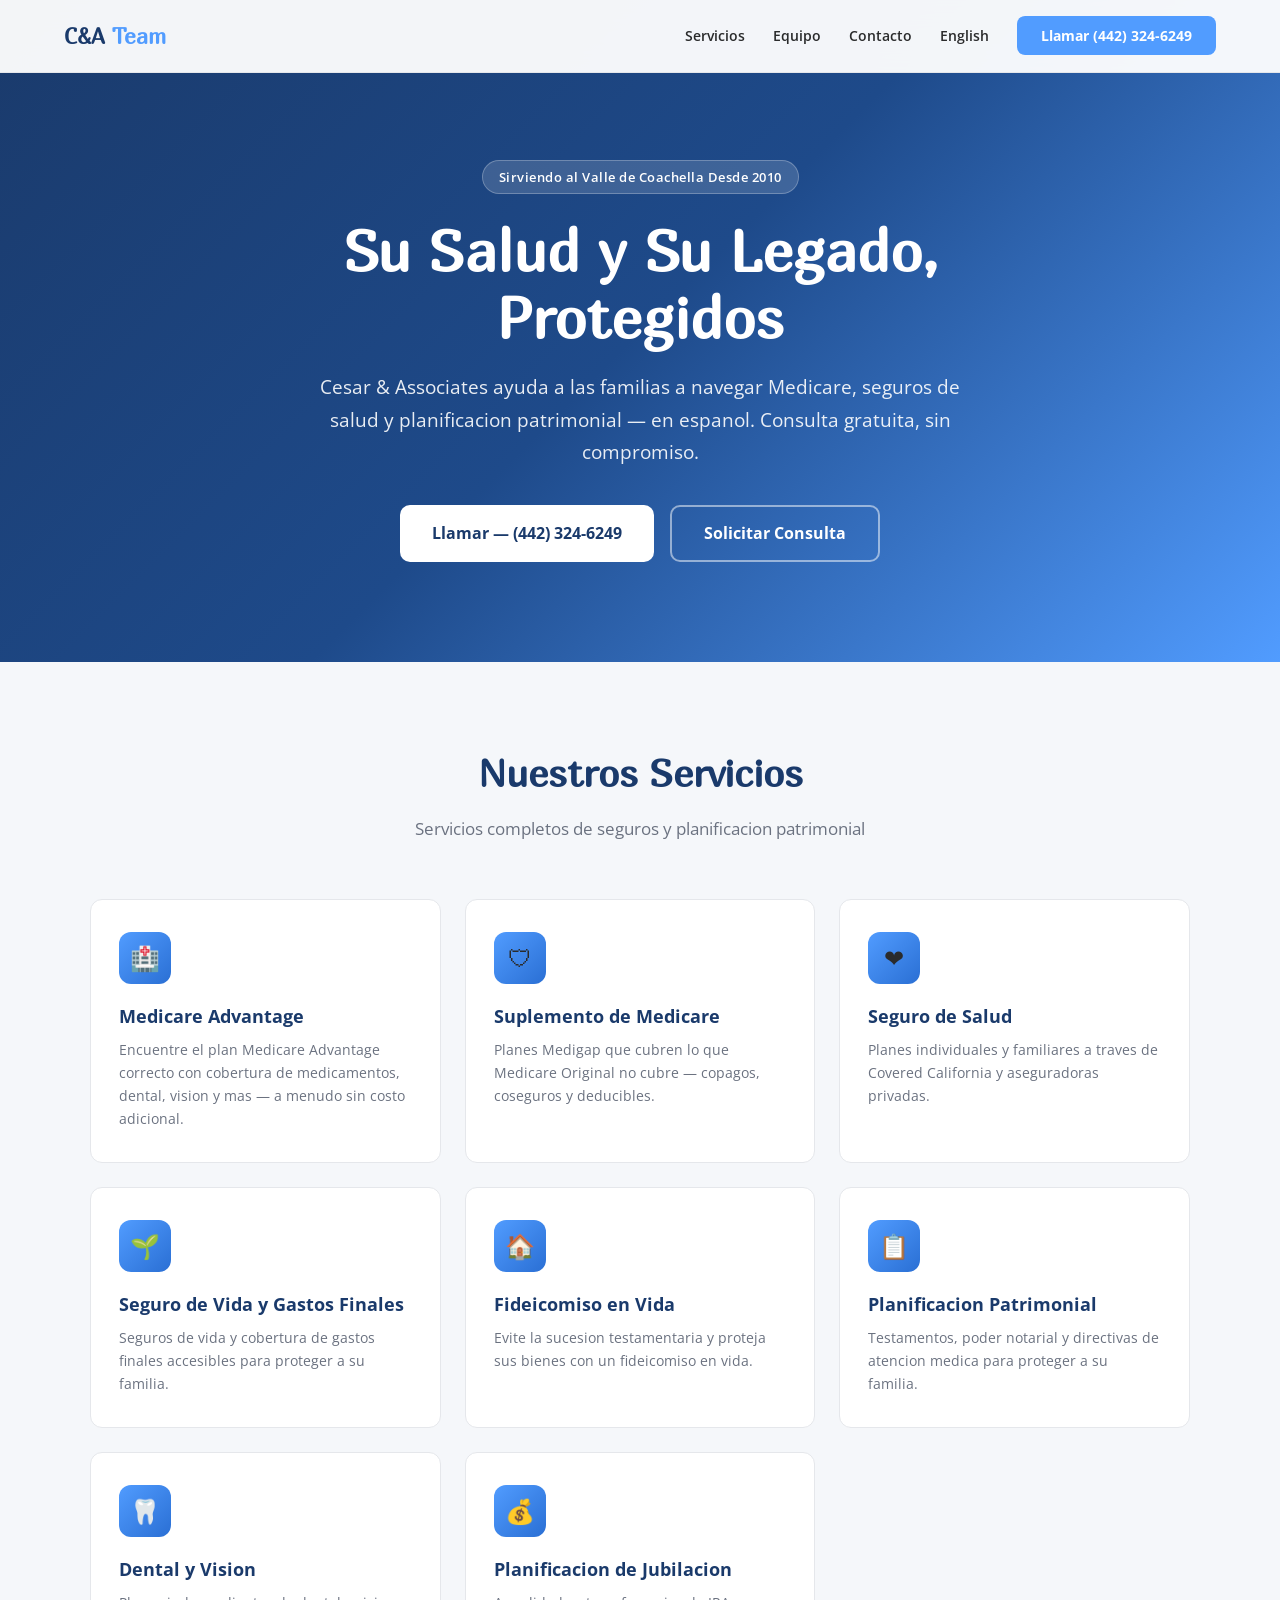
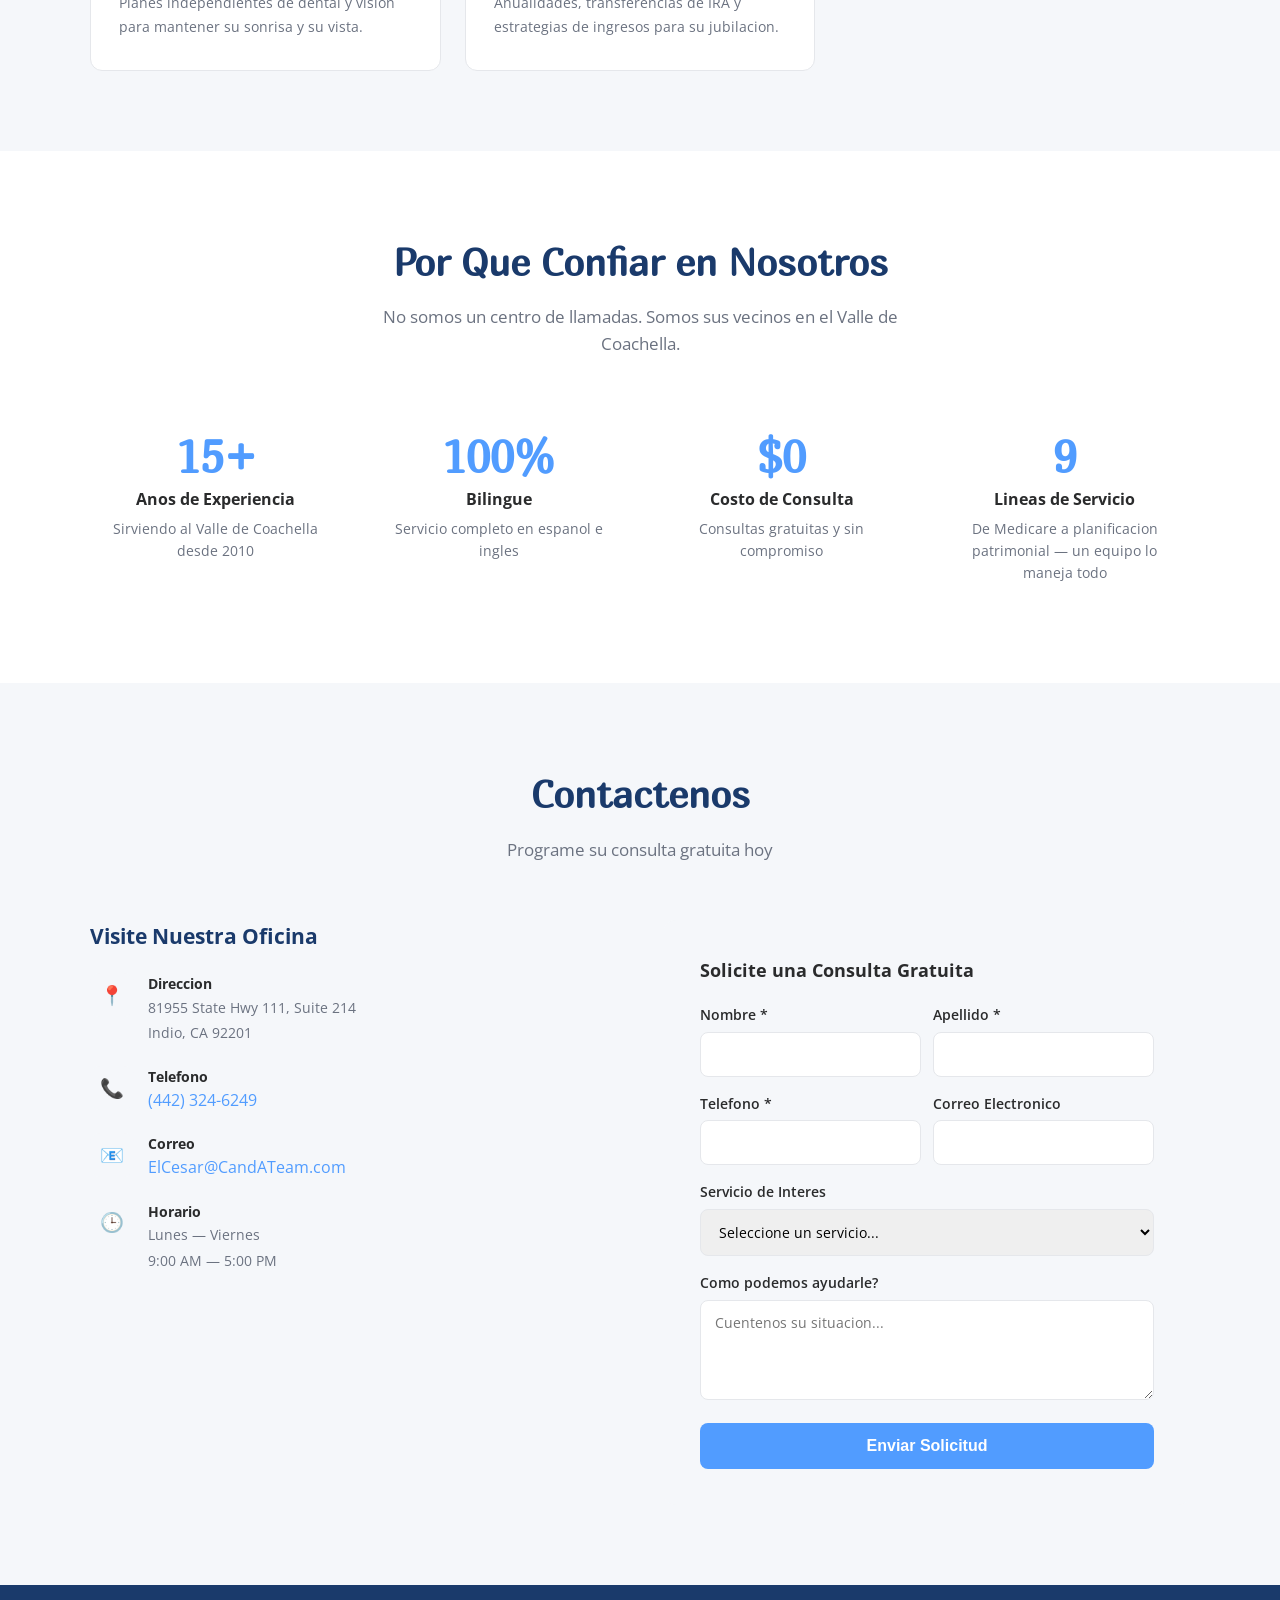
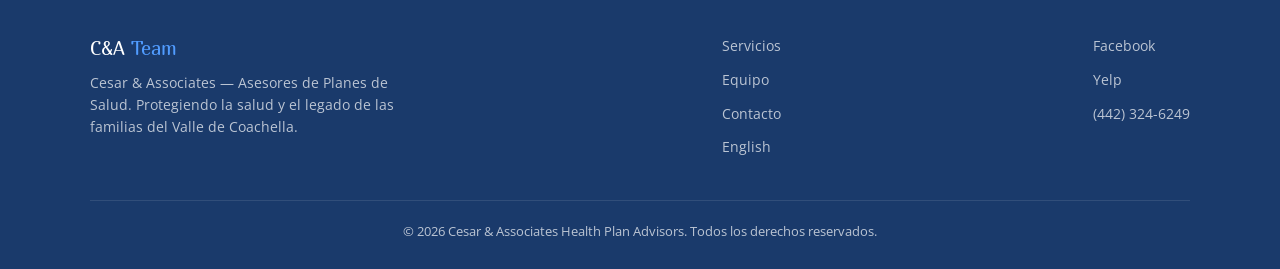
==== es/index.html @ 416f3518 "Multi-page C&A site: services, about, contact, Spanish landing - Extracted shared CSS to style.css a" ====
<!DOCTYPE html>
<html lang="es">
<head>
  <meta charset="UTF-8">
  <meta name="viewport" content="width=device-width, initial-scale=1.0">
  <title>Cesar & Associates — Asesores de Planes de Salud</title>
  <meta name="description" content="Cesar & Associates — Asesores de seguros de salud, Medicare, seguros de vida, fideicomisos y planificacion patrimonial en Indio, Valle de Coachella. Servicio bilingue. Consulta gratuita.">
  <link rel="canonical" href="https://www.candateam.com/es/">
  <link rel="alternate" hreflang="en" href="https://www.candateam.com/">
  <link rel="alternate" hreflang="es" href="https://www.candateam.com/es/">
  <link rel="preconnect" href="https://fonts.googleapis.com">
  <link rel="preconnect" href="https://fonts.gstatic.com" crossorigin>
  <link href="https://fonts.googleapis.com/css2?family=Open+Sans:wght@400;600;700&family=Marmelad&display=swap" rel="stylesheet">
  <link rel="stylesheet" href="../style.css">
</head>
<body>

<nav class="nav" id="nav">
  <div class="nav-inner">
    <a href="/es/" class="nav-brand">C&A <span>Team</span></a>
    <ul class="nav-links" id="navLinks">
      <li><a href="#servicios">Servicios</a></li>
      <li><a href="#equipo">Equipo</a></li>
      <li><a href="#contacto">Contacto</a></li>
      <li><a href="/">English</a></li>
      <li><a href="tel:+14423246249" class="nav-cta">Llamar (442) 324-6249</a></li>
    </ul>
    <button class="hamburger" id="hamburger" aria-label="Menu"><span></span><span></span><span></span></button>
  </div>
</nav>

<!-- HERO -->
<section style="padding:160px 24px 100px;background:linear-gradient(135deg,var(--blue-deep) 0%,#1e4a8a 50%,var(--blue) 100%);color:var(--white);text-align:center;">
  <div style="display:inline-block;background:rgba(255,255,255,0.15);border:1px solid rgba(255,255,255,0.25);padding:6px 16px;border-radius:20px;font-size:0.8rem;font-weight:600;margin-bottom:24px;letter-spacing:0.5px;">Sirviendo al Valle de Coachella Desde 2010</div>
  <h1 style="font-family:'Marmelad',sans-serif;font-size:clamp(2.2rem,5vw,3.6rem);line-height:1.15;margin-bottom:20px;">Su Salud y Su Legado,<br>Protegidos</h1>
  <p style="font-size:clamp(1rem,2vw,1.2rem);max-width:640px;margin:0 auto 36px;opacity:0.9;line-height:1.7;">Cesar & Associates ayuda a las familias a navegar Medicare, seguros de salud y planificacion patrimonial — en espanol. Consulta gratuita, sin compromiso.</p>
  <div style="display:flex;gap:16px;justify-content:center;flex-wrap:wrap;">
    <a href="tel:+14423246249" class="btn btn-primary">Llamar — (442) 324-6249</a>
    <a href="#contacto" class="btn btn-outline">Solicitar Consulta</a>
  </div>
</section>

<!-- SERVICIOS -->
<section class="section section-alt" id="servicios">
  <div class="container">
    <div class="section-header">
      <h2>Nuestros Servicios</h2>
      <p>Servicios completos de seguros y planificacion patrimonial</p>
    </div>
    <div class="card-grid">
      <div class="card">
        <div class="card-icon">&#x1F3E5;</div>
        <h3>Medicare Advantage</h3>
        <p>Encuentre el plan Medicare Advantage correcto con cobertura de medicamentos, dental, vision y mas — a menudo sin costo adicional.</p>
      </div>
      <div class="card">
        <div class="card-icon">&#x1F6E1;</div>
        <h3>Suplemento de Medicare</h3>
        <p>Planes Medigap que cubren lo que Medicare Original no cubre — copagos, coseguros y deducibles.</p>
      </div>
      <div class="card">
        <div class="card-icon">&#x2764;</div>
        <h3>Seguro de Salud</h3>
        <p>Planes individuales y familiares a traves de Covered California y aseguradoras privadas.</p>
      </div>
      <div class="card">
        <div class="card-icon">&#x1F331;</div>
        <h3>Seguro de Vida y Gastos Finales</h3>
        <p>Seguros de vida y cobertura de gastos finales accesibles para proteger a su familia.</p>
      </div>
      <div class="card">
        <div class="card-icon">&#x1F3E0;</div>
        <h3>Fideicomiso en Vida</h3>
        <p>Evite la sucesion testamentaria y proteja sus bienes con un fideicomiso en vida.</p>
      </div>
      <div class="card">
        <div class="card-icon">&#x1F4CB;</div>
        <h3>Planificacion Patrimonial</h3>
        <p>Testamentos, poder notarial y directivas de atencion medica para proteger a su familia.</p>
      </div>
      <div class="card">
        <div class="card-icon">&#x1F9B7;</div>
        <h3>Dental y Vision</h3>
        <p>Planes independientes de dental y vision para mantener su sonrisa y su vista.</p>
      </div>
      <div class="card">
        <div class="card-icon">&#x1F4B0;</div>
        <h3>Planificacion de Jubilacion</h3>
        <p>Anualidades, transferencias de IRA y estrategias de ingresos para su jubilacion.</p>
      </div>
    </div>
  </div>
</section>

<!-- POR QUE NOSOTROS -->
<section class="section" id="equipo">
  <div class="container">
    <div class="section-header">
      <h2>Por Que Confiar en Nosotros</h2>
      <p>No somos un centro de llamadas. Somos sus vecinos en el Valle de Coachella.</p>
    </div>
    <div style="display:grid;grid-template-columns:repeat(auto-fit,minmax(240px,1fr));gap:32px;">
      <div style="text-align:center;padding:20px;">
        <div style="font-family:'Marmelad',sans-serif;font-size:2.8rem;color:var(--blue);font-weight:700;line-height:1;margin-bottom:8px;">15+</div>
        <h3 style="font-size:1rem;margin-bottom:6px;">Anos de Experiencia</h3>
        <p style="font-size:0.85rem;color:var(--gray);">Sirviendo al Valle de Coachella desde 2010</p>
      </div>
      <div style="text-align:center;padding:20px;">
        <div style="font-family:'Marmelad',sans-serif;font-size:2.8rem;color:var(--blue);font-weight:700;line-height:1;margin-bottom:8px;">100%</div>
        <h3 style="font-size:1rem;margin-bottom:6px;">Bilingue</h3>
        <p style="font-size:0.85rem;color:var(--gray);">Servicio completo en espanol e ingles</p>
      </div>
      <div style="text-align:center;padding:20px;">
        <div style="font-family:'Marmelad',sans-serif;font-size:2.8rem;color:var(--blue);font-weight:700;line-height:1;margin-bottom:8px;">$0</div>
        <h3 style="font-size:1rem;margin-bottom:6px;">Costo de Consulta</h3>
        <p style="font-size:0.85rem;color:var(--gray);">Consultas gratuitas y sin compromiso</p>
      </div>
      <div style="text-align:center;padding:20px;">
        <div style="font-family:'Marmelad',sans-serif;font-size:2.8rem;color:var(--blue);font-weight:700;line-height:1;margin-bottom:8px;">9</div>
        <h3 style="font-size:1rem;margin-bottom:6px;">Lineas de Servicio</h3>
        <p style="font-size:0.85rem;color:var(--gray);">De Medicare a planificacion patrimonial — un equipo lo maneja todo</p>
      </div>
    </div>
  </div>
</section>

<!-- CONTACTO -->
<section class="section section-alt" id="contacto">
  <div class="container">
    <div class="section-header">
      <h2>Contactenos</h2>
      <p>Programe su consulta gratuita hoy</p>
    </div>
    <div class="contact-grid">
      <div class="contact-info">
        <h3>Visite Nuestra Oficina</h3>
        <div class="contact-item">
          <div class="contact-icon">&#x1F4CD;</div>
          <div>
            <strong>Direccion</strong>
            <span>81955 State Hwy 111, Suite 214<br>Indio, CA 92201</span>
          </div>
        </div>
        <div class="contact-item">
          <div class="contact-icon">&#x1F4DE;</div>
          <div>
            <strong>Telefono</strong>
            <a href="tel:+14423246249">(442) 324-6249</a>
          </div>
        </div>
        <div class="contact-item">
          <div class="contact-icon">&#x1F4E7;</div>
          <div>
            <strong>Correo</strong>
            <a href="mailto:ElCesar@CandATeam.com">ElCesar@CandATeam.com</a>
          </div>
        </div>
        <div class="contact-item">
          <div class="contact-icon">&#x1F552;</div>
          <div>
            <strong>Horario</strong>
            <span>Lunes — Viernes<br>9:00 AM — 5:00 PM</span>
          </div>
        </div>
      </div>

      <div class="contact-form">
        <h3>Solicite una Consulta Gratuita</h3>
        <form id="contactForm">
          <div class="form-row">
            <div class="form-group">
              <label for="fname">Nombre *</label>
              <input type="text" id="fname" name="first_name" required>
            </div>
            <div class="form-group">
              <label for="lname">Apellido *</label>
              <input type="text" id="lname" name="last_name" required>
            </div>
          </div>
          <div class="form-row">
            <div class="form-group">
              <label for="phone">Telefono *</label>
              <input type="tel" id="phone" name="phone" required>
            </div>
            <div class="form-group">
              <label for="email">Correo Electronico</label>
              <input type="email" id="email" name="email">
            </div>
          </div>
          <div class="form-group">
            <label for="service">Servicio de Interes</label>
            <select id="service" name="service">
              <option value="">Seleccione un servicio...</option>
              <option value="medicare-advantage">Medicare Advantage</option>
              <option value="medicare-supplement">Suplemento de Medicare</option>
              <option value="health-insurance">Seguro de Salud</option>
              <option value="life-final-expense">Seguro de Vida / Gastos Finales</option>
              <option value="living-trust">Fideicomiso en Vida</option>
              <option value="estate-planning">Planificacion Patrimonial</option>
              <option value="dental-vision">Dental y Vision</option>
              <option value="retirement">Jubilacion</option>
              <option value="other">Otro</option>
            </select>
          </div>
          <div class="form-group">
            <label for="message">Como podemos ayudarle?</label>
            <textarea id="message" name="message" placeholder="Cuentenos su situacion..."></textarea>
          </div>
          <button type="submit" class="form-submit">Enviar Solicitud</button>
        </form>
      </div>
    </div>
  </div>
</section>

<footer class="footer">
  <div class="footer-inner">
    <div>
      <div class="footer-brand">C&A <span>Team</span></div>
      <p>Cesar & Associates — Asesores de Planes de Salud. Protegiendo la salud y el legado de las familias del Valle de Coachella.</p>
    </div>
    <div>
      <ul class="footer-links">
        <li><a href="#servicios">Servicios</a></li>
        <li><a href="#equipo">Equipo</a></li>
        <li><a href="#contacto">Contacto</a></li>
        <li><a href="/">English</a></li>
      </ul>
    </div>
    <div>
      <ul class="footer-links">
        <li><a href="https://www.facebook.com/CesarandAssociateshpa/" target="_blank" rel="noopener">Facebook</a></li>
        <li><a href="https://www.yelp.com/biz/cesar-health-insurance-services-indio" target="_blank" rel="noopener">Yelp</a></li>
        <li><a href="tel:+14423246249">(442) 324-6249</a></li>
      </ul>
    </div>
  </div>
  <div class="footer-bottom">&copy; 2026 Cesar & Associates Health Plan Advisors. Todos los derechos reservados.</div>
</footer>

<script src="../nav.js"></script>
<script>
  document.getElementById('contactForm').addEventListener('submit', function(e) {
    e.preventDefault();
    const btn = this.querySelector('.form-submit');
    btn.textContent = 'Enviando...';
    btn.disabled = true;
    setTimeout(() => {
      btn.textContent = 'Enviado! Le llamaremos pronto.';
      btn.style.background = '#16a34a';
      this.reset();
      setTimeout(() => { btn.textContent = 'Enviar Solicitud'; btn.style.background = ''; btn.disabled = false; }, 3000);
    }, 800);
  });
</script>
</body>
</html>
---- style.css ----
/* ── SHARED STYLES — candateam.com ────────────────────────── */
*, *::before, *::after { box-sizing: border-box; margin: 0; padding: 0; }

:root {
  --blue: #519CFF;
  --blue-dark: #2A6FD4;
  --blue-deep: #1a3a6b;
  --dark: #2A2B2C;
  --white: #ffffff;
  --light: #f5f7fa;
  --gray: #6b7280;
  --gray-light: #e5e7eb;
  --radius: 12px;
  --shadow: 0 4px 24px rgba(0,0,0,0.08);
}

html { scroll-behavior: smooth; }

body {
  font-family: 'Open Sans', -apple-system, BlinkMacSystemFont, sans-serif;
  color: var(--dark);
  line-height: 1.6;
  background: var(--white);
}

a { color: var(--blue); text-decoration: none; }
a:hover { text-decoration: underline; }
img { max-width: 100%; height: auto; }

/* ── NAV ─────────────────────────────────────────── */
.nav {
  position: fixed; top: 0; left: 0; right: 0; z-index: 100;
  background: rgba(255,255,255,0.95);
  backdrop-filter: blur(12px);
  border-bottom: 1px solid var(--gray-light);
  transition: box-shadow 0.3s;
}
.nav.scrolled { box-shadow: 0 2px 20px rgba(0,0,0,0.08); }
.nav-inner {
  max-width: 1200px; margin: 0 auto;
  display: flex; align-items: center; justify-content: space-between;
  padding: 0 24px; height: 72px;
}
.nav-brand {
  font-family: 'Marmelad', sans-serif;
  font-size: 1.4rem; color: var(--blue-deep);
  text-decoration: none; font-weight: 700;
}
.nav-brand span { color: var(--blue); }
.nav-links { display: flex; gap: 28px; list-style: none; align-items: center; }
.nav-links a {
  color: var(--dark); text-decoration: none; font-size: 0.9rem; font-weight: 600;
  transition: color 0.2s;
}
.nav-links a:hover { color: var(--blue); text-decoration: none; }
.nav-links a.active { color: var(--blue); }
.nav-cta {
  background: var(--blue); color: var(--white) !important;
  padding: 10px 24px; border-radius: 8px;
  font-weight: 700 !important; font-size: 0.85rem !important;
  transition: background 0.2s;
}
.nav-cta:hover { background: var(--blue-dark); text-decoration: none; }
.hamburger {
  display: none; background: none; border: none; cursor: pointer;
  width: 32px; height: 32px; position: relative;
}
.hamburger span {
  display: block; width: 24px; height: 2px; background: var(--dark);
  position: absolute; left: 4px; transition: 0.3s;
}
.hamburger span:nth-child(1) { top: 8px; }
.hamburger span:nth-child(2) { top: 15px; }
.hamburger span:nth-child(3) { top: 22px; }

/* ── BUTTONS ─────────────────────────────────────── */
.btn {
  display: inline-flex; align-items: center; gap: 8px;
  padding: 14px 32px; border-radius: 10px;
  font-size: 1rem; font-weight: 700; text-decoration: none;
  transition: transform 0.2s, box-shadow 0.2s;
}
.btn:hover { transform: translateY(-2px); box-shadow: 0 8px 24px rgba(0,0,0,0.15); text-decoration: none; }
.btn-primary { background: var(--white); color: var(--blue-deep); }
.btn-outline { background: transparent; color: var(--white); border: 2px solid rgba(255,255,255,0.5); }
.btn-outline:hover { border-color: var(--white); }
.btn-blue { background: var(--blue); color: var(--white); border: none; }
.btn-blue:hover { background: var(--blue-dark); }

/* ── LAYOUT ──────────────────────────────────────── */
.section { padding: 80px 24px; }
.section-alt { background: var(--light); }
.container { max-width: 1100px; margin: 0 auto; }
.section-header { text-align: center; margin-bottom: 56px; }
.section-header h2 {
  font-family: 'Marmelad', sans-serif;
  font-size: clamp(1.8rem, 3vw, 2.4rem);
  color: var(--blue-deep); margin-bottom: 12px;
}
.section-header p {
  color: var(--gray); font-size: 1.05rem; max-width: 560px; margin: 0 auto;
}

/* ── PAGE HERO (subpages) ────────────────────────── */
.page-hero {
  padding: 140px 24px 64px;
  background: linear-gradient(135deg, var(--blue-deep) 0%, #1e4a8a 50%, var(--blue) 100%);
  color: var(--white); text-align: center;
}
.page-hero h1 {
  font-family: 'Marmelad', sans-serif;
  font-size: clamp(2rem, 4vw, 3rem);
  margin-bottom: 12px;
}
.page-hero p { font-size: 1.1rem; opacity: 0.9; max-width: 600px; margin: 0 auto; }

/* ── CARDS ───────────────────────────────────────── */
.card-grid {
  display: grid;
  grid-template-columns: repeat(auto-fit, minmax(280px, 1fr));
  gap: 24px;
}
.card {
  background: var(--white);
  border: 1px solid var(--gray-light);
  border-radius: var(--radius);
  padding: 32px 28px;
  transition: transform 0.2s, box-shadow 0.2s;
}
.card:hover { transform: translateY(-4px); box-shadow: var(--shadow); }
.card-icon {
  width: 52px; height: 52px; border-radius: 12px;
  background: linear-gradient(135deg, var(--blue), var(--blue-dark));
  display: flex; align-items: center; justify-content: center;
  margin-bottom: 18px; font-size: 1.5rem;
}
.card h3 { font-size: 1.1rem; margin-bottom: 8px; color: var(--blue-deep); }
.card p { font-size: 0.9rem; color: var(--gray); line-height: 1.6; }

/* ── TEAM ────────────────────────────────────────── */
.team-grid {
  display: grid;
  grid-template-columns: repeat(auto-fit, minmax(220px, 1fr));
  gap: 28px;
}
.team-member {
  text-align: center; padding: 28px 20px;
  background: var(--white); border: 1px solid var(--gray-light);
  border-radius: var(--radius);
  transition: transform 0.2s, box-shadow 0.2s;
}
.team-member:hover { transform: translateY(-4px); box-shadow: var(--shadow); }
.team-avatar {
  width: 96px; height: 96px; border-radius: 50%;
  background: linear-gradient(135deg, var(--blue), var(--blue-dark));
  margin: 0 auto 16px; display: flex; align-items: center;
  justify-content: center; font-size: 2.2rem; color: var(--white);
}
.team-member h3 { font-size: 1rem; color: var(--blue-deep); margin-bottom: 4px; }
.team-member .role { font-size: 0.85rem; color: var(--gray); }

/* ── CONTENT BLOCKS ──────────────────────────────── */
.content-block { max-width: 780px; margin: 0 auto; }
.content-block h2 {
  font-family: 'Marmelad', sans-serif;
  font-size: 1.6rem; color: var(--blue-deep);
  margin: 40px 0 16px;
}
.content-block h2:first-child { margin-top: 0; }
.content-block p { margin-bottom: 16px; color: #374151; }
.content-block ul { margin: 0 0 16px 20px; color: #374151; }
.content-block ul li { margin-bottom: 6px; }

/* ── CONTACT FORM ────────────────────────────────── */
.contact-grid {
  display: grid; grid-template-columns: 1fr 1fr; gap: 48px;
  align-items: start;
}
.contact-info h3 { font-size: 1.3rem; margin-bottom: 20px; color: var(--blue-deep); }
.contact-item { display: flex; gap: 14px; margin-bottom: 20px; }
.contact-icon {
  width: 44px; height: 44px; border-radius: 10px;
  background: var(--light); display: flex;
  align-items: center; justify-content: center;
  font-size: 1.2rem; flex-shrink: 0;
}
.contact-item strong { display: block; font-size: 0.85rem; color: var(--dark); }
.contact-item span { font-size: 0.9rem; color: var(--gray); }
.contact-item a { color: var(--blue); text-decoration: none; }

.contact-form { background: var(--light); padding: 36px; border-radius: var(--radius); }
.contact-form h3 { font-size: 1.1rem; margin-bottom: 20px; }
.form-group { margin-bottom: 16px; }
.form-group label { display: block; font-size: 0.85rem; font-weight: 600; margin-bottom: 6px; }
.form-group input, .form-group select, .form-group textarea {
  width: 100%; padding: 12px 14px; border: 1px solid var(--gray-light);
  border-radius: 8px; font-size: 0.9rem; font-family: inherit;
  transition: border-color 0.2s;
}
.form-group input:focus, .form-group select:focus, .form-group textarea:focus {
  outline: none; border-color: var(--blue);
}
.form-group textarea { resize: vertical; min-height: 100px; }
.form-row { display: grid; grid-template-columns: 1fr 1fr; gap: 12px; }
.form-submit {
  width: 100%; padding: 14px; background: var(--blue); color: var(--white);
  border: none; border-radius: 8px; font-size: 1rem; font-weight: 700;
  cursor: pointer; transition: background 0.2s;
}
.form-submit:hover { background: var(--blue-dark); }

/* ── FOOTER ──────────────────────────────────────── */
.footer {
  background: var(--blue-deep); color: rgba(255,255,255,0.7);
  padding: 48px 24px 28px;
}
.footer-inner {
  max-width: 1100px; margin: 0 auto;
  display: flex; justify-content: space-between; align-items: start;
  flex-wrap: wrap; gap: 32px;
}
.footer-brand {
  font-family: 'Marmelad', sans-serif;
  font-size: 1.2rem; color: var(--white); margin-bottom: 8px;
}
.footer-brand span { color: var(--blue); }
.footer p { font-size: 0.85rem; max-width: 320px; line-height: 1.6; }
.footer-links { list-style: none; }
.footer-links li { margin-bottom: 8px; }
.footer-links a { color: rgba(255,255,255,0.7); text-decoration: none; font-size: 0.85rem; }
.footer-links a:hover { color: var(--white); }
.footer-social { display: flex; gap: 12px; }
.footer-social a {
  width: 40px; height: 40px; border-radius: 8px;
  background: rgba(255,255,255,0.1); display: flex;
  align-items: center; justify-content: center;
  color: var(--white); text-decoration: none; font-size: 1.1rem;
  transition: background 0.2s;
}
.footer-social a:hover { background: var(--blue); }
.footer-bottom {
  max-width: 1100px; margin: 32px auto 0;
  padding-top: 20px; border-top: 1px solid rgba(255,255,255,0.1);
  font-size: 0.8rem; text-align: center;
}

/* ── MAP ─────────────────────────────────────────── */
.map-wrapper {
  border-radius: var(--radius); overflow: hidden; margin-top: 48px;
  border: 1px solid var(--gray-light);
}

/* ── MOBILE ──────────────────────────────────────── */
@media (max-width: 768px) {
  .nav-links { display: none; }
  .hamburger { display: block; }
  .nav-links.open {
    display: flex; flex-direction: column;
    position: absolute; top: 72px; left: 0; right: 0;
    background: var(--white); padding: 24px;
    border-bottom: 1px solid var(--gray-light);
    box-shadow: 0 8px 24px rgba(0,0,0,0.1);
  }
  .contact-grid { grid-template-columns: 1fr; }
  .form-row { grid-template-columns: 1fr; }
  .page-hero { padding: 120px 20px 48px; }
  .footer-inner { flex-direction: column; }
  .team-grid { grid-template-columns: 1fr 1fr; }
}
@media (max-width: 480px) {
  .team-grid { grid-template-columns: 1fr; }
}
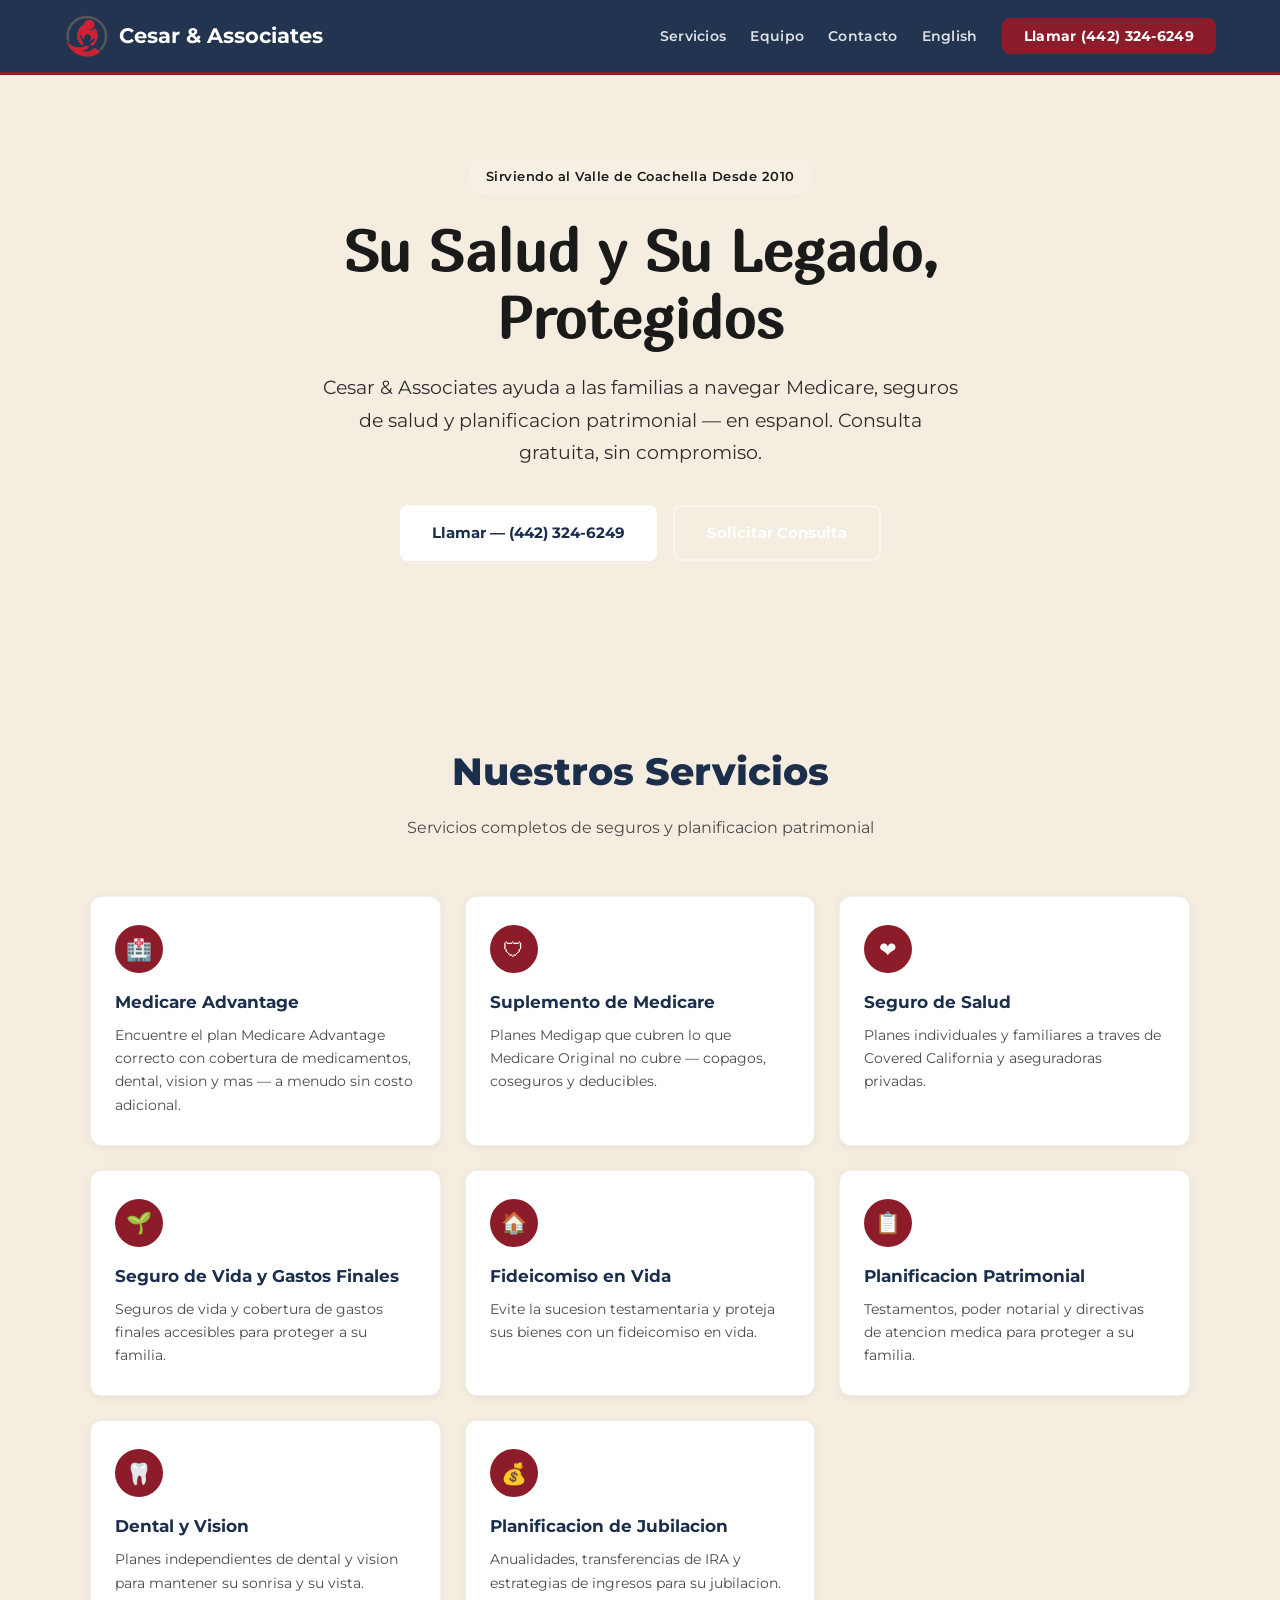
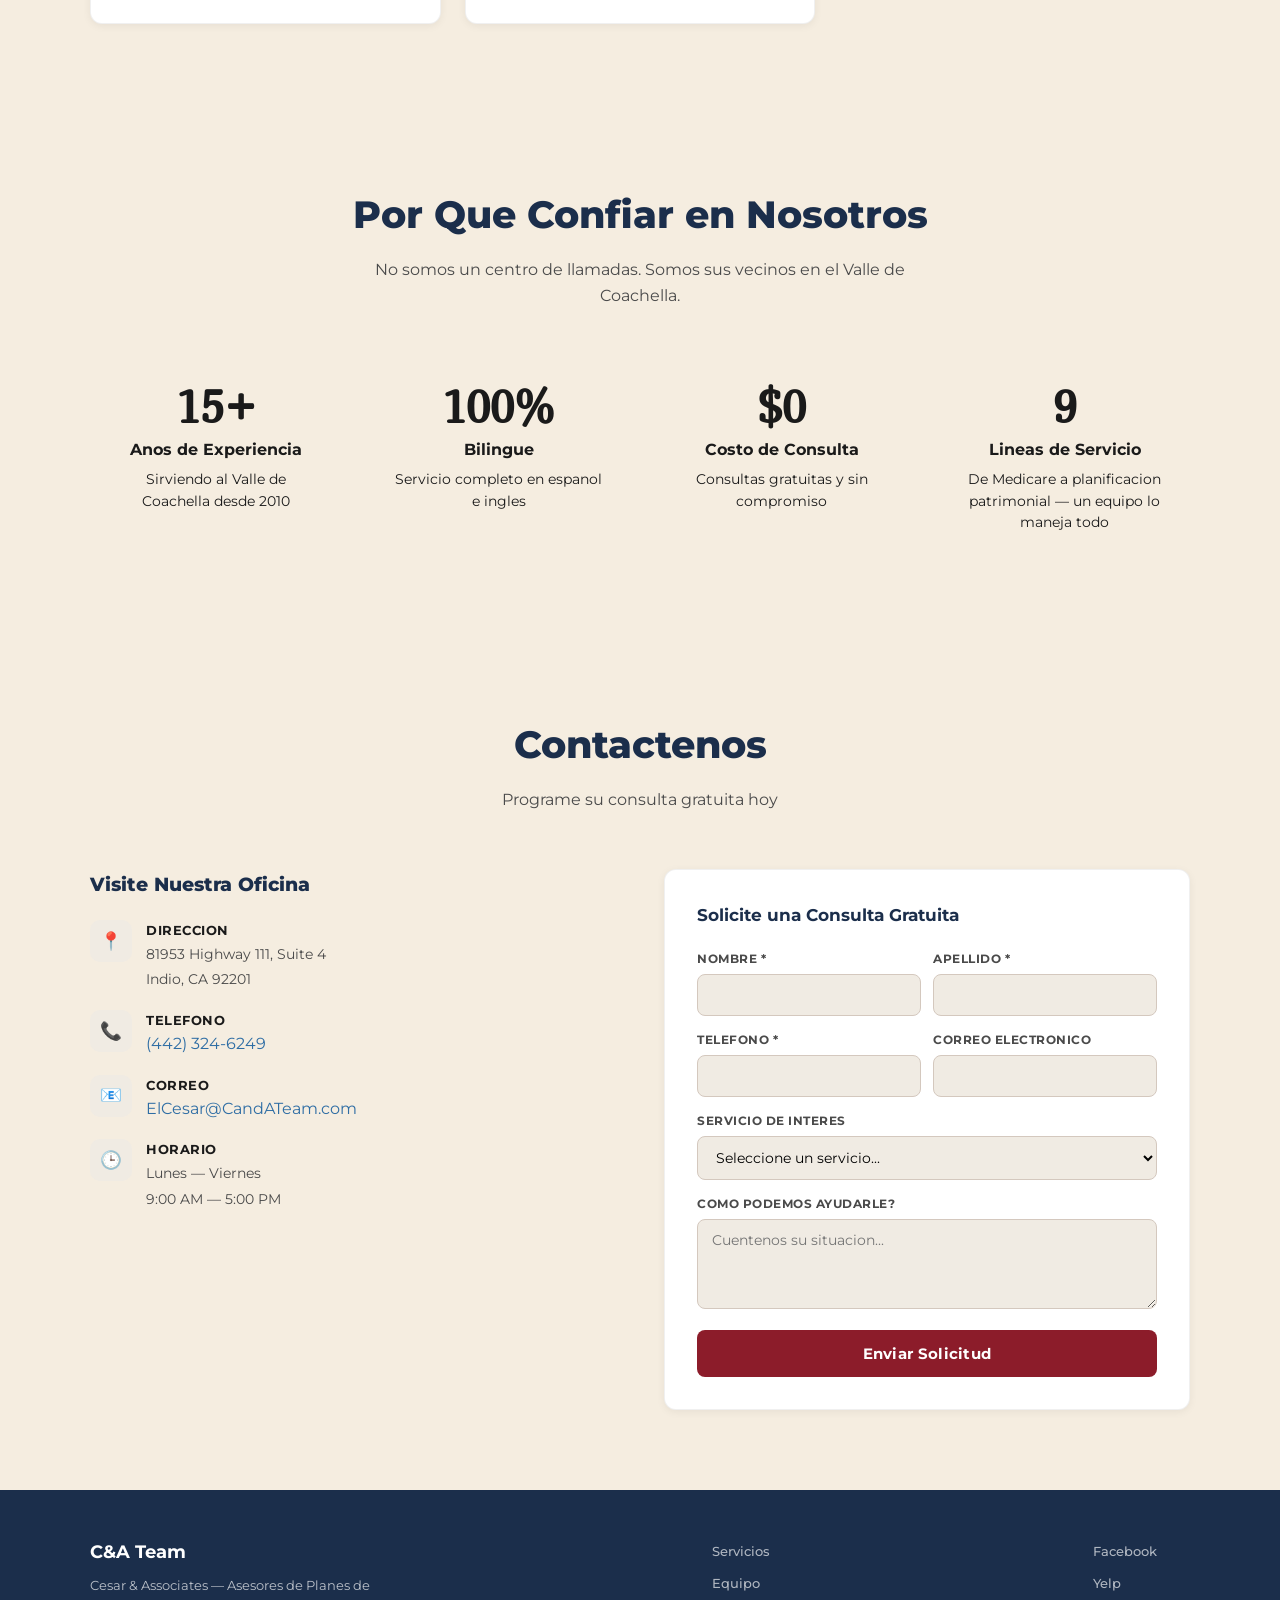
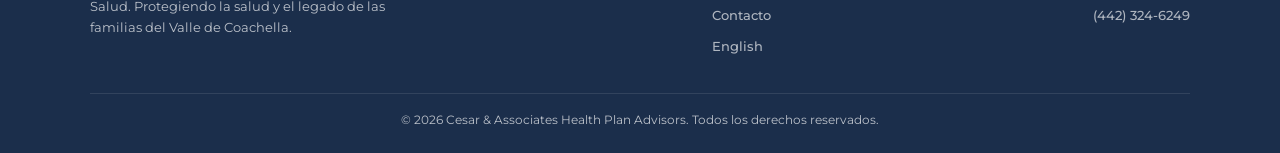
==== commit 6bb9d792: "Rebrand to C&A design system: real colors, photos, corrected address - style.css: full rebrand to bo" ====
--- a/es/index.html
+++ b/es/index.html
@@ -17,7 +17,7 @@
 
 <nav class="nav" id="nav">
   <div class="nav-inner">
-    <a href="/es/" class="nav-brand">C&A <span>Team</span></a>
+    <a href="/es/" class="nav-brand"><img src="../assets/logo-mini.png" alt="C&A" class="nav-logo"> Cesar & Associates</a>
     <ul class="nav-links" id="navLinks">
       <li><a href="#servicios">Servicios</a></li>
       <li><a href="#equipo">Equipo</a></li>
@@ -138,7 +138,7 @@
           <div class="contact-icon">&#x1F4CD;</div>
           <div>
             <strong>Direccion</strong>
-            <span>81955 State Hwy 111, Suite 214<br>Indio, CA 92201</span>
+            <span>81953 Highway 111, Suite 4<br>Indio, CA 92201</span>
           </div>
         </div>
         <div class="contact-item">
--- a/style.css
+++ b/style.css
@@ -1,218 +1,348 @@
-/* ── SHARED STYLES — candateam.com ────────────────────────── */
+/* ── C&A DESIGN SYSTEM — candateam.com ────────────────────── */
+/* Tokens from César & Associates booklet design (Canva 2026) */
+
+@import url('https://fonts.googleapis.com/css2?family=Montserrat:wght@400;500;600;700;900&family=Black+Han+Sans&family=Dancing+Script:wght@500;700&display=swap');
+
 *, *::before, *::after { box-sizing: border-box; margin: 0; padding: 0; }
 
 :root {
-  --blue: #519CFF;
-  --blue-dark: #2A6FD4;
-  --blue-deep: #1a3a6b;
-  --dark: #2A2B2C;
-  --white: #ffffff;
-  --light: #f5f7fa;
-  --gray: #6b7280;
-  --gray-light: #e5e7eb;
+  /* Brand Colors */
+  --color-primary: #1B2E4B;       /* Dark navy */
+  --color-accent: #8C1C2A;        /* Burgundy red */
+  --color-accent-alt: #2E6DA4;    /* Steel blue */
+  --color-bg: #F5EDE0;            /* Warm cream */
+  --color-surface: #FFFFFF;
+  --color-surface-alt: #F0EBE3;   /* Off-white */
+  --color-surface-dark: #C8BAB0;  /* Muted gray-rose */
+  --color-text: #1A1A1A;
+  --color-text-secondary: #4A4A4A;
+  --color-text-muted: #7A7A7A;
+  --color-text-on-dark: #FFFFFF;
+  --color-divider: #D4C8BE;
+  --color-bubble: #C0392B;        /* Red numbered bubbles */
+
+  /* Typography */
+  --font-display: 'Black Han Sans', Impact, sans-serif;
+  --font-heading: 'Montserrat', sans-serif;
+  --font-body: 'Montserrat', sans-serif;
+  --font-script: 'Dancing Script', cursive;
+
+  /* Spacing */
   --radius: 12px;
-  --shadow: 0 4px 24px rgba(0,0,0,0.08);
+  --radius-pill: 20px;
+  --shadow-card: 0 2px 8px rgba(0,0,0,0.06);
+  --shadow-photo: 0 3px 12px rgba(0,0,0,0.10);
 }
 
 html { scroll-behavior: smooth; }
 
 body {
-  font-family: 'Open Sans', -apple-system, BlinkMacSystemFont, sans-serif;
-  color: var(--dark);
+  font-family: var(--font-body);
+  color: var(--color-text);
   line-height: 1.6;
-  background: var(--white);
-}
-
-a { color: var(--blue); text-decoration: none; }
+  background: var(--color-bg);
+}
+
+a { color: var(--color-accent-alt); text-decoration: none; }
 a:hover { text-decoration: underline; }
-img { max-width: 100%; height: auto; }
+img { max-width: 100%; height: auto; border-radius: var(--radius); }
 
 /* ── NAV ─────────────────────────────────────────── */
 .nav {
   position: fixed; top: 0; left: 0; right: 0; z-index: 100;
-  background: rgba(255,255,255,0.95);
+  background: rgba(27,46,75,0.97);
   backdrop-filter: blur(12px);
-  border-bottom: 1px solid var(--gray-light);
+  border-bottom: 3px solid var(--color-accent);
   transition: box-shadow 0.3s;
 }
-.nav.scrolled { box-shadow: 0 2px 20px rgba(0,0,0,0.08); }
+.nav.scrolled { box-shadow: 0 2px 20px rgba(0,0,0,0.2); }
 .nav-inner {
   max-width: 1200px; margin: 0 auto;
   display: flex; align-items: center; justify-content: space-between;
   padding: 0 24px; height: 72px;
 }
+.nav-logo { height: 48px; border-radius: 4px; }
 .nav-brand {
-  font-family: 'Marmelad', sans-serif;
-  font-size: 1.4rem; color: var(--blue-deep);
+  font-family: var(--font-heading);
+  font-size: 1.3rem; color: var(--color-text-on-dark);
   text-decoration: none; font-weight: 700;
-}
-.nav-brand span { color: var(--blue); }
-.nav-links { display: flex; gap: 28px; list-style: none; align-items: center; }
+  display: flex; align-items: center; gap: 10px;
+}
+.nav-brand span { color: var(--color-accent); font-weight: 400; font-size: 0.8rem; letter-spacing: 1.5px; text-transform: uppercase; }
+.nav-links { display: flex; gap: 24px; list-style: none; align-items: center; }
 .nav-links a {
-  color: var(--dark); text-decoration: none; font-size: 0.9rem; font-weight: 600;
-  transition: color 0.2s;
-}
-.nav-links a:hover { color: var(--blue); text-decoration: none; }
-.nav-links a.active { color: var(--blue); }
+  color: rgba(255,255,255,0.85); text-decoration: none; font-size: 0.85rem;
+  font-weight: 600; letter-spacing: 0.3px; transition: color 0.2s;
+}
+.nav-links a:hover, .nav-links a.active { color: var(--color-text-on-dark); text-decoration: none; }
 .nav-cta {
-  background: var(--blue); color: var(--white) !important;
-  padding: 10px 24px; border-radius: 8px;
+  background: var(--color-accent); color: var(--color-text-on-dark) !important;
+  padding: 10px 22px; border-radius: 8px;
   font-weight: 700 !important; font-size: 0.85rem !important;
-  transition: background 0.2s;
-}
-.nav-cta:hover { background: var(--blue-dark); text-decoration: none; }
+  transition: background 0.2s; letter-spacing: 0.3px;
+}
+.nav-cta:hover { background: #a12232; text-decoration: none; }
 .hamburger {
   display: none; background: none; border: none; cursor: pointer;
   width: 32px; height: 32px; position: relative;
 }
 .hamburger span {
-  display: block; width: 24px; height: 2px; background: var(--dark);
+  display: block; width: 24px; height: 2px; background: var(--color-text-on-dark);
   position: absolute; left: 4px; transition: 0.3s;
 }
 .hamburger span:nth-child(1) { top: 8px; }
 .hamburger span:nth-child(2) { top: 15px; }
 .hamburger span:nth-child(3) { top: 22px; }
 
+/* ── HERO ────────────────────────────────────────── */
+.hero {
+  padding: 150px 24px 80px;
+  background: linear-gradient(135deg, var(--color-primary) 0%, #243d5e 40%, var(--color-accent) 100%);
+  color: var(--color-text-on-dark);
+  text-align: center;
+  position: relative; overflow: hidden;
+}
+.hero::before {
+  content: '';
+  position: absolute; top: -50%; right: -20%; width: 80%; height: 200%;
+  background: radial-gradient(ellipse, rgba(140,28,42,0.3) 0%, transparent 70%);
+  pointer-events: none;
+}
+.hero-badge {
+  display: inline-block;
+  background: rgba(255,255,255,0.12);
+  border: 1.5px solid rgba(255,255,255,0.2);
+  padding: 6px 18px; border-radius: var(--radius-pill);
+  font-size: 0.75rem; font-weight: 700;
+  margin-bottom: 28px; letter-spacing: 1.5px; text-transform: uppercase;
+}
+.hero h1 {
+  font-family: var(--font-display);
+  font-size: clamp(2.4rem, 5vw, 4rem);
+  line-height: 1.1; margin-bottom: 20px;
+  letter-spacing: -0.5px;
+}
+.hero p {
+  font-family: var(--font-body);
+  font-size: clamp(1rem, 2vw, 1.15rem);
+  max-width: 620px; margin: 0 auto 36px;
+  opacity: 0.9; line-height: 1.7; font-weight: 400;
+}
+.hero-buttons { display: flex; gap: 16px; justify-content: center; flex-wrap: wrap; position: relative; z-index: 1; }
+
 /* ── BUTTONS ─────────────────────────────────────── */
 .btn {
   display: inline-flex; align-items: center; gap: 8px;
-  padding: 14px 32px; border-radius: 10px;
-  font-size: 1rem; font-weight: 700; text-decoration: none;
+  padding: 14px 32px; border-radius: 8px;
+  font-size: 0.95rem; font-weight: 700; text-decoration: none;
+  font-family: var(--font-heading);
   transition: transform 0.2s, box-shadow 0.2s;
 }
 .btn:hover { transform: translateY(-2px); box-shadow: 0 8px 24px rgba(0,0,0,0.15); text-decoration: none; }
-.btn-primary { background: var(--white); color: var(--blue-deep); }
-.btn-outline { background: transparent; color: var(--white); border: 2px solid rgba(255,255,255,0.5); }
-.btn-outline:hover { border-color: var(--white); }
-.btn-blue { background: var(--blue); color: var(--white); border: none; }
-.btn-blue:hover { background: var(--blue-dark); }
-
-/* ── LAYOUT ──────────────────────────────────────── */
+.btn-primary { background: var(--color-surface); color: var(--color-primary); }
+.btn-accent { background: var(--color-accent); color: var(--color-text-on-dark); border: none; }
+.btn-accent:hover { background: #a12232; }
+.btn-outline { background: transparent; color: var(--color-text-on-dark); border: 2px solid rgba(255,255,255,0.4); }
+.btn-outline:hover { border-color: var(--color-text-on-dark); }
+
+/* ── SECTIONS ────────────────────────────────────── */
 .section { padding: 80px 24px; }
-.section-alt { background: var(--light); }
+.section-cream { background: var(--color-bg); }
+.section-white { background: var(--color-surface); }
 .container { max-width: 1100px; margin: 0 auto; }
+
+.section-label {
+  text-transform: uppercase; font-size: 0.7rem; font-weight: 700;
+  letter-spacing: 1.5px; color: var(--color-accent);
+  margin-bottom: 10px; display: block; text-align: center;
+}
 .section-header { text-align: center; margin-bottom: 56px; }
 .section-header h2 {
-  font-family: 'Marmelad', sans-serif;
+  font-family: var(--font-heading);
   font-size: clamp(1.8rem, 3vw, 2.4rem);
-  color: var(--blue-deep); margin-bottom: 12px;
+  color: var(--color-primary); margin-bottom: 12px; font-weight: 800;
 }
 .section-header p {
-  color: var(--gray); font-size: 1.05rem; max-width: 560px; margin: 0 auto;
+  color: var(--color-text-secondary); font-size: 1rem; max-width: 560px; margin: 0 auto;
 }
 
 /* ── PAGE HERO (subpages) ────────────────────────── */
 .page-hero {
   padding: 140px 24px 64px;
-  background: linear-gradient(135deg, var(--blue-deep) 0%, #1e4a8a 50%, var(--blue) 100%);
-  color: var(--white); text-align: center;
+  background: linear-gradient(135deg, var(--color-primary) 0%, #243d5e 50%, var(--color-accent) 100%);
+  color: var(--color-text-on-dark); text-align: center;
+  position: relative;
 }
 .page-hero h1 {
-  font-family: 'Marmelad', sans-serif;
+  font-family: var(--font-display);
   font-size: clamp(2rem, 4vw, 3rem);
   margin-bottom: 12px;
 }
-.page-hero p { font-size: 1.1rem; opacity: 0.9; max-width: 600px; margin: 0 auto; }
+.page-hero p { font-size: 1.05rem; opacity: 0.9; max-width: 600px; margin: 0 auto; }
 
 /* ── CARDS ───────────────────────────────────────── */
 .card-grid {
   display: grid;
-  grid-template-columns: repeat(auto-fit, minmax(280px, 1fr));
+  grid-template-columns: repeat(auto-fit, minmax(300px, 1fr));
   gap: 24px;
 }
 .card {
-  background: var(--white);
-  border: 1px solid var(--gray-light);
+  background: var(--color-surface);
+  border: 1.5px solid rgba(0,0,0,0.06);
   border-radius: var(--radius);
-  padding: 32px 28px;
+  padding: 28px 24px;
+  box-shadow: var(--shadow-card);
   transition: transform 0.2s, box-shadow 0.2s;
 }
-.card:hover { transform: translateY(-4px); box-shadow: var(--shadow); }
+.card:hover { transform: translateY(-4px); box-shadow: var(--shadow-photo); }
 .card-icon {
-  width: 52px; height: 52px; border-radius: 12px;
-  background: linear-gradient(135deg, var(--blue), var(--blue-dark));
+  width: 48px; height: 48px; border-radius: 50%;
+  background: var(--color-accent);
   display: flex; align-items: center; justify-content: center;
-  margin-bottom: 18px; font-size: 1.5rem;
-}
-.card h3 { font-size: 1.1rem; margin-bottom: 8px; color: var(--blue-deep); }
-.card p { font-size: 0.9rem; color: var(--gray); line-height: 1.6; }
+  margin-bottom: 16px; font-size: 1.3rem; color: var(--color-text-on-dark);
+}
+.card-icon.navy { background: var(--color-primary); }
+.card-icon.blue { background: var(--color-accent-alt); }
+.card h3 { font-size: 1.05rem; margin-bottom: 8px; color: var(--color-primary); font-weight: 700; }
+.card p { font-size: 0.88rem; color: var(--color-text-secondary); line-height: 1.65; }
+.card ul { margin-top: 12px; padding-left: 18px; color: var(--color-text-secondary); font-size: 0.83rem; }
+.card ul li { margin-bottom: 4px; }
+
+/* ── NUMBERED BUBBLES ────────────────────────────── */
+.bubble {
+  display: inline-flex; align-items: center; justify-content: center;
+  width: 30px; height: 30px; border-radius: 50%;
+  background: var(--color-bubble); color: var(--color-text-on-dark);
+  font-weight: 700; font-size: 0.8rem; flex-shrink: 0;
+}
+
+/* ── PILLS ───────────────────────────────────────── */
+.pill {
+  display: inline-block;
+  border: 1.5px solid var(--color-text-secondary);
+  padding: 4px 14px; border-radius: var(--radius-pill);
+  font-size: 0.7rem; font-weight: 700;
+  text-transform: uppercase; letter-spacing: 1px;
+}
 
 /* ── TEAM ────────────────────────────────────────── */
 .team-grid {
   display: grid;
-  grid-template-columns: repeat(auto-fit, minmax(220px, 1fr));
-  gap: 28px;
+  grid-template-columns: repeat(auto-fit, minmax(200px, 1fr));
+  gap: 24px;
 }
 .team-member {
-  text-align: center; padding: 28px 20px;
-  background: var(--white); border: 1px solid var(--gray-light);
+  text-align: center; padding: 28px 16px;
+  background: var(--color-surface);
+  border: 1.5px solid rgba(0,0,0,0.06);
   border-radius: var(--radius);
+  box-shadow: var(--shadow-card);
   transition: transform 0.2s, box-shadow 0.2s;
 }
-.team-member:hover { transform: translateY(-4px); box-shadow: var(--shadow); }
+.team-member:hover { transform: translateY(-4px); box-shadow: var(--shadow-photo); }
 .team-avatar {
-  width: 96px; height: 96px; border-radius: 50%;
-  background: linear-gradient(135deg, var(--blue), var(--blue-dark));
-  margin: 0 auto 16px; display: flex; align-items: center;
-  justify-content: center; font-size: 2.2rem; color: var(--white);
-}
-.team-member h3 { font-size: 1rem; color: var(--blue-deep); margin-bottom: 4px; }
-.team-member .role { font-size: 0.85rem; color: var(--gray); }
+  width: 88px; height: 88px; border-radius: 50%;
+  background: var(--color-primary);
+  margin: 0 auto 14px; display: flex; align-items: center;
+  justify-content: center; font-size: 2rem; color: var(--color-text-on-dark);
+  font-family: var(--font-heading); font-weight: 700;
+}
+.team-avatar.accent { background: var(--color-accent); }
+.team-member h3 { font-size: 0.95rem; color: var(--color-primary); margin-bottom: 4px; font-weight: 700; }
+.team-member .role { font-size: 0.78rem; color: var(--color-text-muted); text-transform: uppercase; letter-spacing: 1px; font-weight: 600; }
+.team-member .bio { font-size: 0.82rem; color: var(--color-text-secondary); margin-top: 8px; line-height: 1.5; }
+
+/* ── PHOTO CARDS ─────────────────────────────────── */
+.photo-card {
+  border-radius: var(--radius); overflow: hidden;
+  box-shadow: var(--shadow-photo);
+}
+.photo-card img { display: block; width: 100%; object-fit: cover; border-radius: 0; }
+
+/* ── STATS ───────────────────────────────────────── */
+.stats { display: grid; grid-template-columns: repeat(auto-fit, minmax(200px, 1fr)); gap: 28px; }
+.stat { text-align: center; padding: 20px; }
+.stat-num {
+  font-family: var(--font-display);
+  font-size: 3rem; color: var(--color-accent); line-height: 1;
+  margin-bottom: 6px;
+}
+.stat h3 { font-size: 0.9rem; font-weight: 700; margin-bottom: 4px; color: var(--color-primary); }
+.stat p { font-size: 0.82rem; color: var(--color-text-muted); }
 
 /* ── CONTENT BLOCKS ──────────────────────────────── */
 .content-block { max-width: 780px; margin: 0 auto; }
 .content-block h2 {
-  font-family: 'Marmelad', sans-serif;
-  font-size: 1.6rem; color: var(--blue-deep);
-  margin: 40px 0 16px;
+  font-family: var(--font-heading);
+  font-size: 1.5rem; color: var(--color-primary);
+  margin: 36px 0 14px; font-weight: 800;
 }
 .content-block h2:first-child { margin-top: 0; }
-.content-block p { margin-bottom: 16px; color: #374151; }
-.content-block ul { margin: 0 0 16px 20px; color: #374151; }
-.content-block ul li { margin-bottom: 6px; }
-
-/* ── CONTACT FORM ────────────────────────────────── */
+.content-block p { margin-bottom: 14px; color: var(--color-text-secondary); line-height: 1.7; }
+.content-block ul { margin: 0 0 14px 20px; color: var(--color-text-secondary); }
+.content-block ul li { margin-bottom: 6px; line-height: 1.6; }
+.content-block strong { color: var(--color-text); }
+
+/* ── BILINGUAL CTA ───────────────────────────────── */
+.cta-banner {
+  background: var(--color-accent);
+  color: var(--color-text-on-dark);
+  padding: 64px 24px; text-align: center;
+}
+.cta-banner h2 {
+  font-family: var(--font-display);
+  font-size: clamp(1.6rem, 3vw, 2.4rem); margin-bottom: 12px;
+}
+.cta-banner .script {
+  font-family: var(--font-script);
+  font-size: 1.4rem; opacity: 0.9; margin-bottom: 8px; display: block;
+}
+.cta-banner p { opacity: 0.9; font-size: 1rem; max-width: 560px; margin: 0 auto 28px; }
+
+/* ── CONTACT ─────────────────────────────────────── */
 .contact-grid {
   display: grid; grid-template-columns: 1fr 1fr; gap: 48px;
   align-items: start;
 }
-.contact-info h3 { font-size: 1.3rem; margin-bottom: 20px; color: var(--blue-deep); }
-.contact-item { display: flex; gap: 14px; margin-bottom: 20px; }
+.contact-info h3 { font-size: 1.2rem; margin-bottom: 20px; color: var(--color-primary); font-weight: 800; }
+.contact-item { display: flex; gap: 14px; margin-bottom: 18px; }
 .contact-icon {
-  width: 44px; height: 44px; border-radius: 10px;
-  background: var(--light); display: flex;
+  width: 42px; height: 42px; border-radius: 10px;
+  background: var(--color-surface-alt); display: flex;
   align-items: center; justify-content: center;
-  font-size: 1.2rem; flex-shrink: 0;
-}
-.contact-item strong { display: block; font-size: 0.85rem; color: var(--dark); }
-.contact-item span { font-size: 0.9rem; color: var(--gray); }
-.contact-item a { color: var(--blue); text-decoration: none; }
-
-.contact-form { background: var(--light); padding: 36px; border-radius: var(--radius); }
-.contact-form h3 { font-size: 1.1rem; margin-bottom: 20px; }
-.form-group { margin-bottom: 16px; }
-.form-group label { display: block; font-size: 0.85rem; font-weight: 600; margin-bottom: 6px; }
+  font-size: 1.1rem; flex-shrink: 0;
+}
+.contact-item strong { display: block; font-size: 0.82rem; color: var(--color-text); font-weight: 700; text-transform: uppercase; letter-spacing: 0.5px; }
+.contact-item span { font-size: 0.9rem; color: var(--color-text-secondary); }
+.contact-item a { color: var(--color-accent-alt); text-decoration: none; }
+
+.contact-form { background: var(--color-surface); padding: 32px; border-radius: var(--radius); box-shadow: var(--shadow-card); border: 1.5px solid rgba(0,0,0,0.06); }
+.contact-form h3 { font-size: 1.05rem; margin-bottom: 20px; color: var(--color-primary); font-weight: 700; }
+.form-group { margin-bottom: 14px; }
+.form-group label { display: block; font-size: 0.78rem; font-weight: 700; margin-bottom: 5px; text-transform: uppercase; letter-spacing: 0.5px; color: var(--color-text-secondary); }
 .form-group input, .form-group select, .form-group textarea {
-  width: 100%; padding: 12px 14px; border: 1px solid var(--gray-light);
-  border-radius: 8px; font-size: 0.9rem; font-family: inherit;
+  width: 100%; padding: 11px 14px; border: 1.5px solid var(--color-divider);
+  border-radius: 8px; font-size: 0.9rem; font-family: var(--font-body);
+  background: var(--color-surface-alt);
   transition: border-color 0.2s;
 }
 .form-group input:focus, .form-group select:focus, .form-group textarea:focus {
-  outline: none; border-color: var(--blue);
-}
-.form-group textarea { resize: vertical; min-height: 100px; }
+  outline: none; border-color: var(--color-accent-alt); background: var(--color-surface);
+}
+.form-group textarea { resize: vertical; min-height: 90px; }
 .form-row { display: grid; grid-template-columns: 1fr 1fr; gap: 12px; }
 .form-submit {
-  width: 100%; padding: 14px; background: var(--blue); color: var(--white);
-  border: none; border-radius: 8px; font-size: 1rem; font-weight: 700;
-  cursor: pointer; transition: background 0.2s;
-}
-.form-submit:hover { background: var(--blue-dark); }
+  width: 100%; padding: 14px; background: var(--color-accent); color: var(--color-text-on-dark);
+  border: none; border-radius: 8px; font-size: 0.95rem; font-weight: 700;
+  font-family: var(--font-heading);
+  cursor: pointer; transition: background 0.2s; letter-spacing: 0.3px;
+}
+.form-submit:hover { background: #a12232; }
 
 /* ── FOOTER ──────────────────────────────────────── */
 .footer {
-  background: var(--blue-deep); color: rgba(255,255,255,0.7);
-  padding: 48px 24px 28px;
+  background: var(--color-primary); color: rgba(255,255,255,0.7);
+  padding: 48px 24px 24px;
 }
 .footer-inner {
   max-width: 1100px; margin: 0 auto;
@@ -220,34 +350,33 @@
   flex-wrap: wrap; gap: 32px;
 }
 .footer-brand {
-  font-family: 'Marmelad', sans-serif;
-  font-size: 1.2rem; color: var(--white); margin-bottom: 8px;
-}
-.footer-brand span { color: var(--blue); }
-.footer p { font-size: 0.85rem; max-width: 320px; line-height: 1.6; }
+  font-family: var(--font-heading);
+  font-size: 1.1rem; color: var(--color-text-on-dark); margin-bottom: 8px; font-weight: 700;
+}
+.footer p { font-size: 0.83rem; max-width: 300px; line-height: 1.6; }
 .footer-links { list-style: none; }
-.footer-links li { margin-bottom: 8px; }
-.footer-links a { color: rgba(255,255,255,0.7); text-decoration: none; font-size: 0.85rem; }
-.footer-links a:hover { color: var(--white); }
-.footer-social { display: flex; gap: 12px; }
+.footer-links li { margin-bottom: 6px; }
+.footer-links a { color: rgba(255,255,255,0.65); text-decoration: none; font-size: 0.83rem; font-weight: 500; }
+.footer-links a:hover { color: var(--color-text-on-dark); }
+.footer-social { display: flex; gap: 10px; }
 .footer-social a {
-  width: 40px; height: 40px; border-radius: 8px;
-  background: rgba(255,255,255,0.1); display: flex;
+  width: 38px; height: 38px; border-radius: 8px;
+  background: rgba(255,255,255,0.08); display: flex;
   align-items: center; justify-content: center;
-  color: var(--white); text-decoration: none; font-size: 1.1rem;
+  color: var(--color-text-on-dark); text-decoration: none; font-size: 1rem;
   transition: background 0.2s;
 }
-.footer-social a:hover { background: var(--blue); }
+.footer-social a:hover { background: var(--color-accent); }
 .footer-bottom {
-  max-width: 1100px; margin: 32px auto 0;
-  padding-top: 20px; border-top: 1px solid rgba(255,255,255,0.1);
-  font-size: 0.8rem; text-align: center;
+  max-width: 1100px; margin: 28px auto 0;
+  padding-top: 16px; border-top: 1px solid rgba(255,255,255,0.1);
+  font-size: 0.75rem; text-align: center;
 }
 
 /* ── MAP ─────────────────────────────────────────── */
 .map-wrapper {
   border-radius: var(--radius); overflow: hidden; margin-top: 48px;
-  border: 1px solid var(--gray-light);
+  box-shadow: var(--shadow-photo);
 }
 
 /* ── MOBILE ──────────────────────────────────────── */
@@ -257,16 +386,19 @@
   .nav-links.open {
     display: flex; flex-direction: column;
     position: absolute; top: 72px; left: 0; right: 0;
-    background: var(--white); padding: 24px;
-    border-bottom: 1px solid var(--gray-light);
-    box-shadow: 0 8px 24px rgba(0,0,0,0.1);
+    background: var(--color-primary); padding: 24px;
+    border-bottom: 3px solid var(--color-accent);
+    box-shadow: 0 8px 24px rgba(0,0,0,0.3);
   }
   .contact-grid { grid-template-columns: 1fr; }
   .form-row { grid-template-columns: 1fr; }
   .page-hero { padding: 120px 20px 48px; }
+  .hero { padding: 130px 20px 60px; }
   .footer-inner { flex-direction: column; }
   .team-grid { grid-template-columns: 1fr 1fr; }
+  .card-grid { grid-template-columns: 1fr; }
 }
 @media (max-width: 480px) {
   .team-grid { grid-template-columns: 1fr; }
-}
+  .stats { grid-template-columns: 1fr 1fr; }
+}
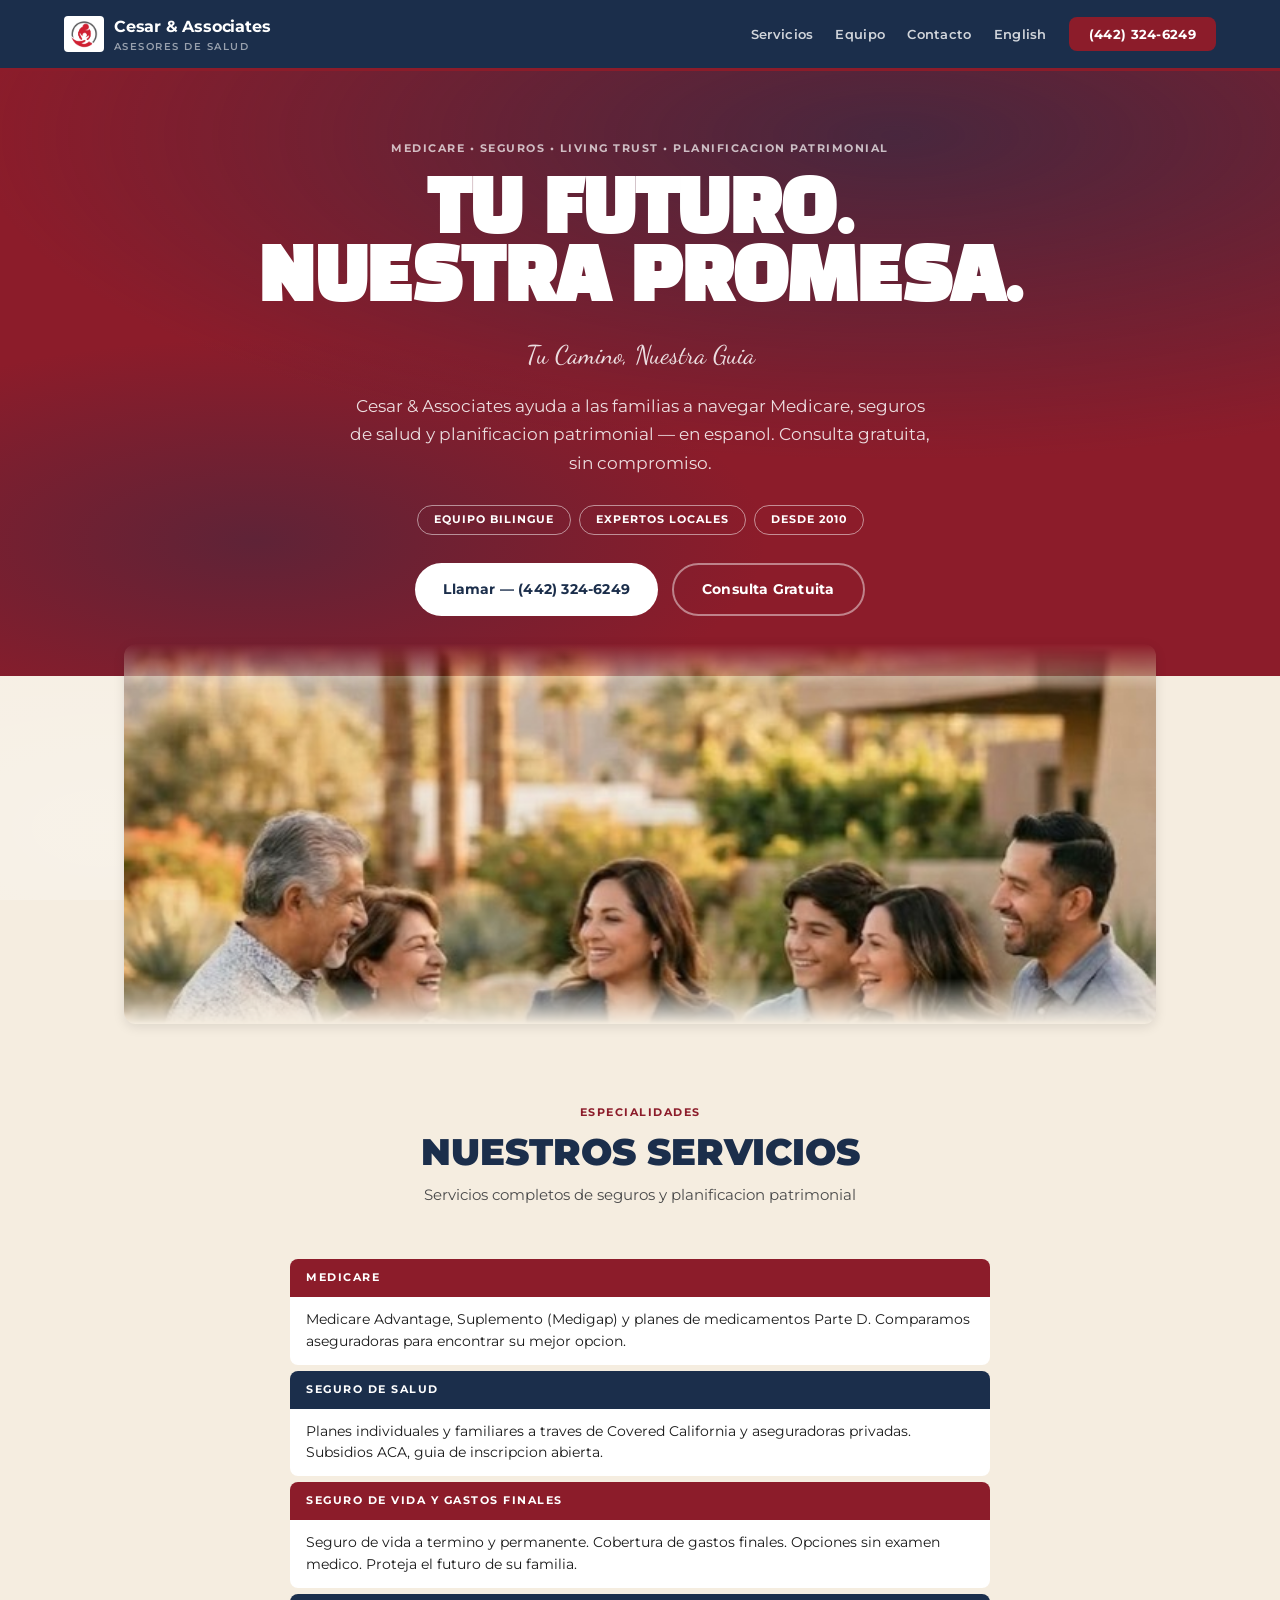
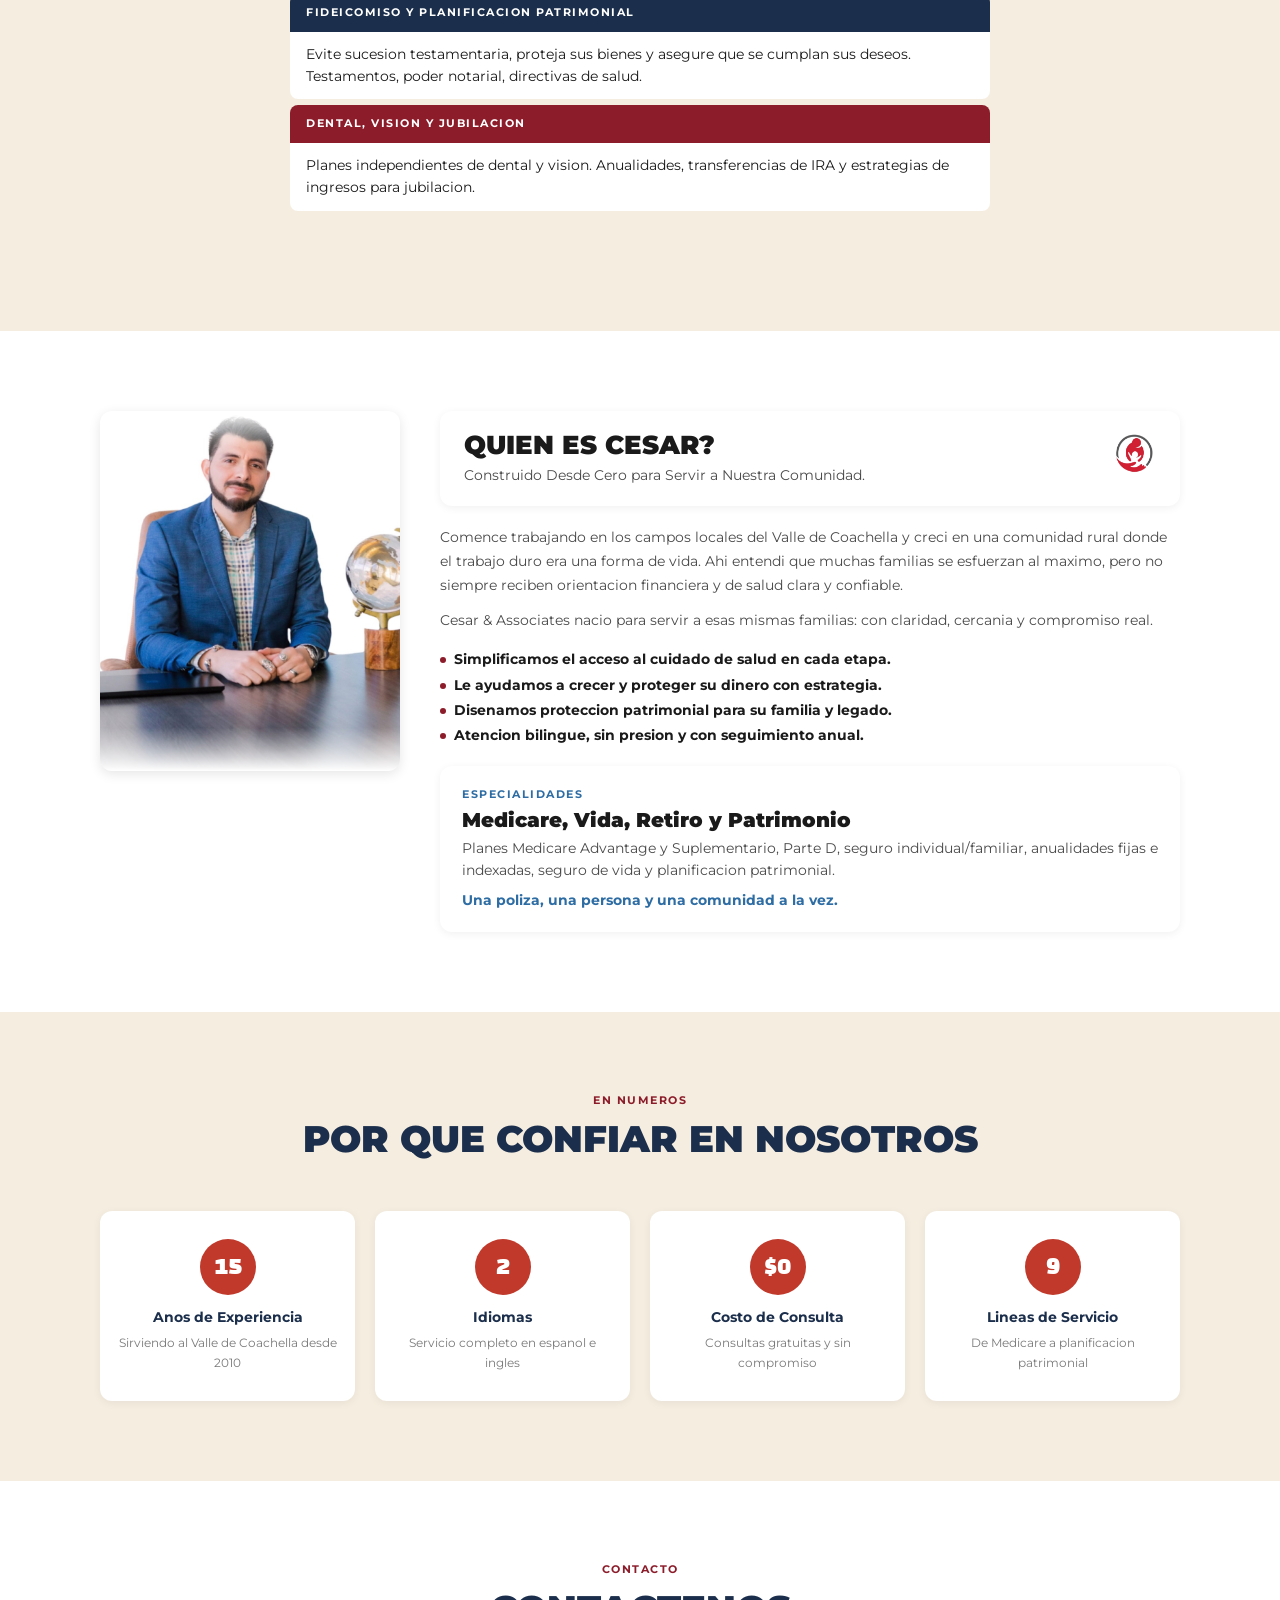
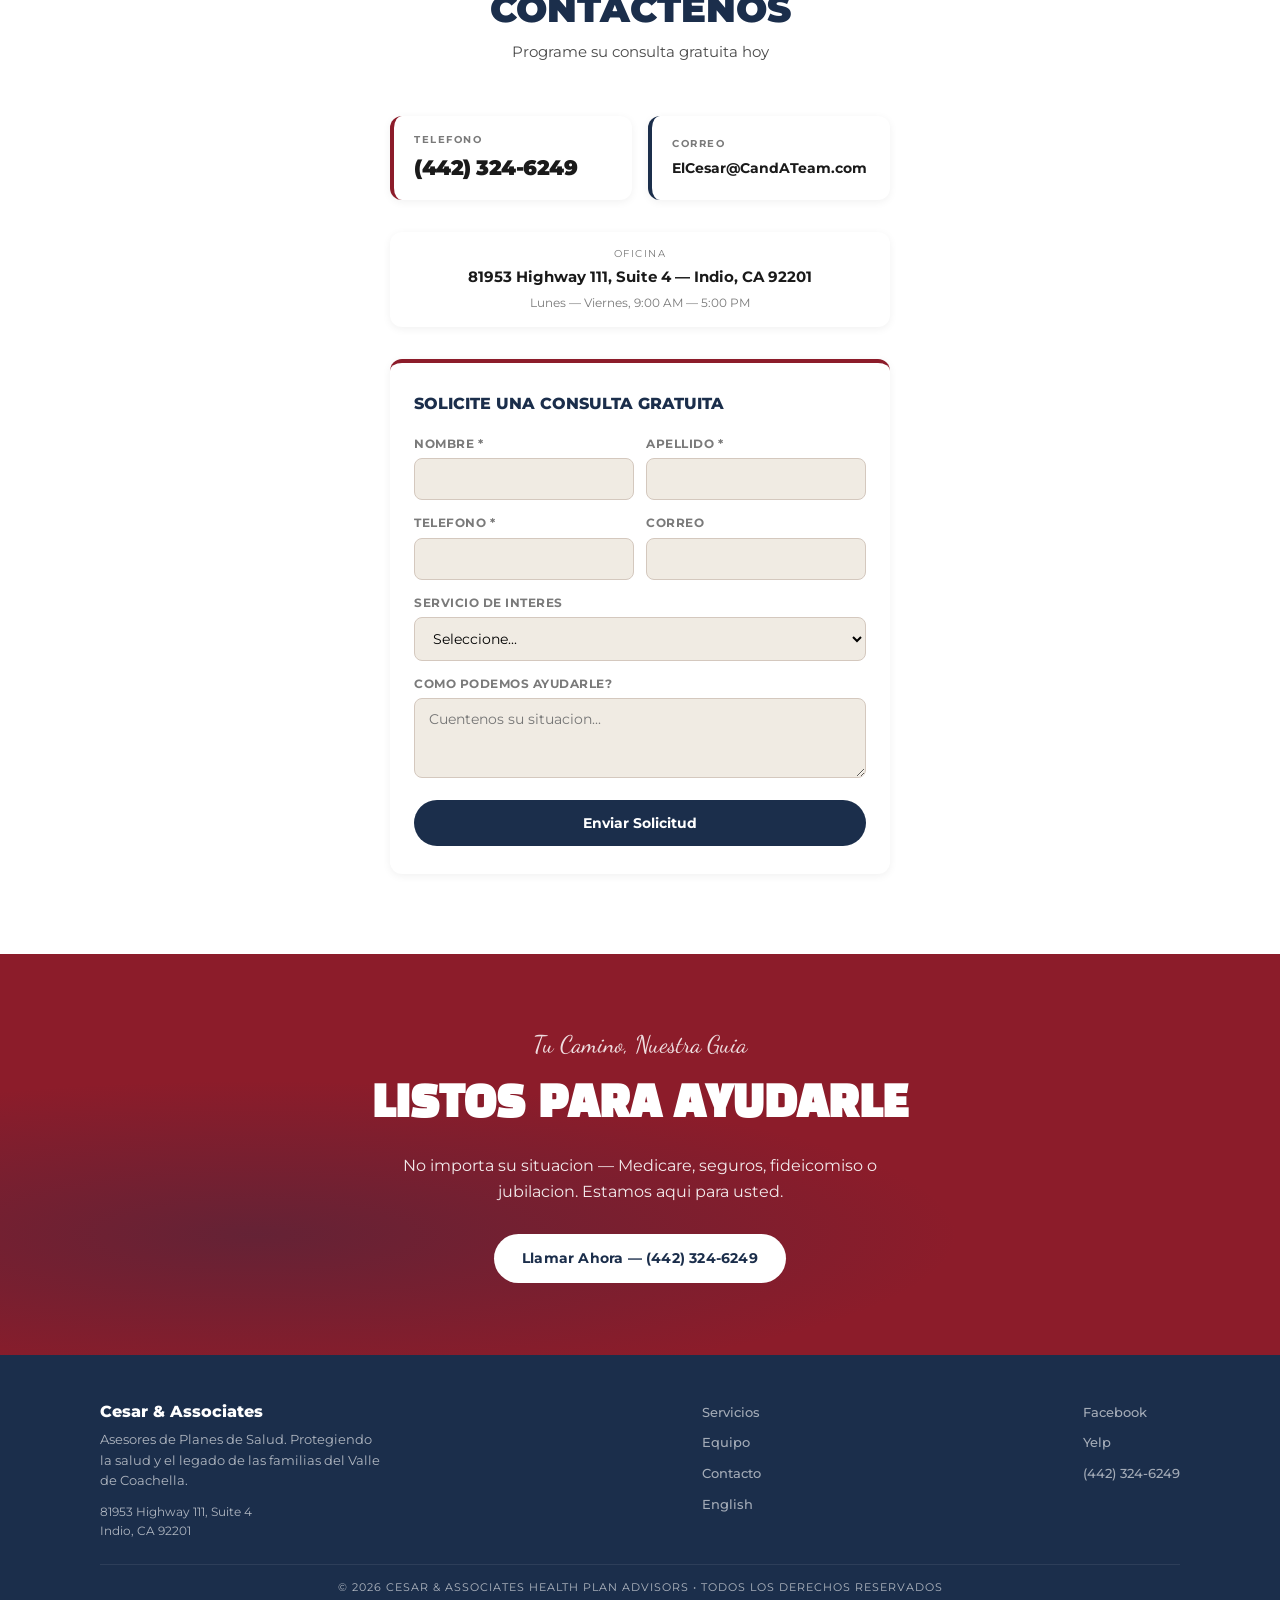
==== commit 974be80b: "Full site rebuild: all pages match booklet design system - services.html: sec-header-cards per categ" ====
--- a/es/index.html
+++ b/es/index.html
@@ -3,167 +3,194 @@
 <head>
   <meta charset="UTF-8">
   <meta name="viewport" content="width=device-width, initial-scale=1.0">
-  <title>Cesar & Associates — Asesores de Planes de Salud</title>
-  <meta name="description" content="Cesar & Associates — Asesores de seguros de salud, Medicare, seguros de vida, fideicomisos y planificacion patrimonial en Indio, Valle de Coachella. Servicio bilingue. Consulta gratuita.">
+  <title>Cesar & Associates — Asesores de Planes de Salud | Indio, CA</title>
+  <meta name="description" content="Cesar & Associates — Medicare, seguros de salud, seguros de vida, fideicomisos y planificacion patrimonial en Indio, Valle de Coachella. Servicio bilingue. Consulta gratuita.">
   <link rel="canonical" href="https://www.candateam.com/es/">
   <link rel="alternate" hreflang="en" href="https://www.candateam.com/">
   <link rel="alternate" hreflang="es" href="https://www.candateam.com/es/">
-  <link rel="preconnect" href="https://fonts.googleapis.com">
-  <link rel="preconnect" href="https://fonts.gstatic.com" crossorigin>
-  <link href="https://fonts.googleapis.com/css2?family=Open+Sans:wght@400;600;700&family=Marmelad&display=swap" rel="stylesheet">
   <link rel="stylesheet" href="../style.css">
 </head>
 <body>
 
 <nav class="nav" id="nav">
   <div class="nav-inner">
-    <a href="/es/" class="nav-brand"><img src="../assets/logo-mini.png" alt="C&A" class="nav-logo"> Cesar & Associates</a>
+    <a href="/es/" class="nav-brand">
+      <img src="../assets/logo-mini.png" alt="C&A" class="nav-logo">
+      <div><div class="nav-brand-text">Cesar & Associates</div><div class="nav-brand-sub">Asesores de Salud</div></div>
+    </a>
     <ul class="nav-links" id="navLinks">
       <li><a href="#servicios">Servicios</a></li>
       <li><a href="#equipo">Equipo</a></li>
       <li><a href="#contacto">Contacto</a></li>
       <li><a href="/">English</a></li>
-      <li><a href="tel:+14423246249" class="nav-cta">Llamar (442) 324-6249</a></li>
+      <li><a href="tel:+14423246249" class="nav-cta">(442) 324-6249</a></li>
     </ul>
     <button class="hamburger" id="hamburger" aria-label="Menu"><span></span><span></span><span></span></button>
   </div>
 </nav>
 
 <!-- HERO -->
-<section style="padding:160px 24px 100px;background:linear-gradient(135deg,var(--blue-deep) 0%,#1e4a8a 50%,var(--blue) 100%);color:var(--white);text-align:center;">
-  <div style="display:inline-block;background:rgba(255,255,255,0.15);border:1px solid rgba(255,255,255,0.25);padding:6px 16px;border-radius:20px;font-size:0.8rem;font-weight:600;margin-bottom:24px;letter-spacing:0.5px;">Sirviendo al Valle de Coachella Desde 2010</div>
-  <h1 style="font-family:'Marmelad',sans-serif;font-size:clamp(2.2rem,5vw,3.6rem);line-height:1.15;margin-bottom:20px;">Su Salud y Su Legado,<br>Protegidos</h1>
-  <p style="font-size:clamp(1rem,2vw,1.2rem);max-width:640px;margin:0 auto 36px;opacity:0.9;line-height:1.7;">Cesar & Associates ayuda a las familias a navegar Medicare, seguros de salud y planificacion patrimonial — en espanol. Consulta gratuita, sin compromiso.</p>
-  <div style="display:flex;gap:16px;justify-content:center;flex-wrap:wrap;">
-    <a href="tel:+14423246249" class="btn btn-primary">Llamar — (442) 324-6249</a>
-    <a href="#contacto" class="btn btn-outline">Solicitar Consulta</a>
-  </div>
-</section>
+<section class="hero">
+  <div class="hero-tagline">Medicare &bull; Seguros &bull; Living Trust &bull; Planificacion Patrimonial</div>
+  <h1>Tu Futuro.<br>Nuestra Promesa.</h1>
+  <div class="hero-script">Tu Camino, Nuestra Guia</div>
+  <p>Cesar & Associates ayuda a las familias a navegar Medicare, seguros de salud y planificacion patrimonial — en espanol. Consulta gratuita, sin compromiso.</p>
+  <div class="pill-row">
+    <span class="pill">Equipo Bilingue</span>
+    <span class="pill">Expertos Locales</span>
+    <span class="pill">Desde 2010</span>
+  </div>
+  <div class="hero-buttons">
+    <a href="tel:+14423246249" class="btn btn-white">Llamar — (442) 324-6249</a>
+    <a href="#contacto" class="btn btn-outline-white">Consulta Gratuita</a>
+  </div>
+</section>
+
+<!-- Hero photo -->
+<div style="max-width:1080px;margin:-32px auto 0;padding:0 24px;position:relative;z-index:1;">
+  <div class="photo-masked" style="height:380px;border-radius:var(--radius-card);box-shadow:var(--shadow-photo);">
+    <img src="../assets/family.jpg" alt="Familia protegida por Cesar & Associates" style="height:380px;">
+  </div>
+</div>
 
 <!-- SERVICIOS -->
-<section class="section section-alt" id="servicios">
+<section class="section" id="servicios">
   <div class="container">
     <div class="section-header">
+      <div class="sec-label center">Especialidades</div>
       <h2>Nuestros Servicios</h2>
       <p>Servicios completos de seguros y planificacion patrimonial</p>
     </div>
-    <div class="card-grid">
-      <div class="card">
-        <div class="card-icon">&#x1F3E5;</div>
-        <h3>Medicare Advantage</h3>
-        <p>Encuentre el plan Medicare Advantage correcto con cobertura de medicamentos, dental, vision y mas — a menudo sin costo adicional.</p>
-      </div>
-      <div class="card">
-        <div class="card-icon">&#x1F6E1;</div>
-        <h3>Suplemento de Medicare</h3>
-        <p>Planes Medigap que cubren lo que Medicare Original no cubre — copagos, coseguros y deducibles.</p>
-      </div>
-      <div class="card">
-        <div class="card-icon">&#x2764;</div>
-        <h3>Seguro de Salud</h3>
-        <p>Planes individuales y familiares a traves de Covered California y aseguradoras privadas.</p>
-      </div>
-      <div class="card">
-        <div class="card-icon">&#x1F331;</div>
-        <h3>Seguro de Vida y Gastos Finales</h3>
-        <p>Seguros de vida y cobertura de gastos finales accesibles para proteger a su familia.</p>
-      </div>
-      <div class="card">
-        <div class="card-icon">&#x1F3E0;</div>
-        <h3>Fideicomiso en Vida</h3>
-        <p>Evite la sucesion testamentaria y proteja sus bienes con un fideicomiso en vida.</p>
-      </div>
-      <div class="card">
-        <div class="card-icon">&#x1F4CB;</div>
-        <h3>Planificacion Patrimonial</h3>
-        <p>Testamentos, poder notarial y directivas de atencion medica para proteger a su familia.</p>
-      </div>
-      <div class="card">
-        <div class="card-icon">&#x1F9B7;</div>
-        <h3>Dental y Vision</h3>
-        <p>Planes independientes de dental y vision para mantener su sonrisa y su vista.</p>
-      </div>
-      <div class="card">
-        <div class="card-icon">&#x1F4B0;</div>
-        <h3>Planificacion de Jubilacion</h3>
-        <p>Anualidades, transferencias de IRA y estrategias de ingresos para su jubilacion.</p>
-      </div>
-    </div>
-  </div>
-</section>
-
-<!-- POR QUE NOSOTROS -->
-<section class="section" id="equipo">
+
+    <div class="svc-list" style="max-width:700px;margin:0 auto 40px;">
+      <div class="svc-item">
+        <div class="svc-lbl red">Medicare</div>
+        <div class="svc-body">Medicare Advantage, Suplemento (Medigap) y planes de medicamentos Parte D. Comparamos aseguradoras para encontrar su mejor opcion.</div>
+      </div>
+      <div class="svc-item">
+        <div class="svc-lbl navy">Seguro de Salud</div>
+        <div class="svc-body">Planes individuales y familiares a traves de Covered California y aseguradoras privadas. Subsidios ACA, guia de inscripcion abierta.</div>
+      </div>
+      <div class="svc-item">
+        <div class="svc-lbl red">Seguro de Vida y Gastos Finales</div>
+        <div class="svc-body">Seguro de vida a termino y permanente. Cobertura de gastos finales. Opciones sin examen medico. Proteja el futuro de su familia.</div>
+      </div>
+      <div class="svc-item">
+        <div class="svc-lbl navy">Fideicomiso y Planificacion Patrimonial</div>
+        <div class="svc-body">Evite sucesion testamentaria, proteja sus bienes y asegure que se cumplan sus deseos. Testamentos, poder notarial, directivas de salud.</div>
+      </div>
+      <div class="svc-item">
+        <div class="svc-lbl red">Dental, Vision y Jubilacion</div>
+        <div class="svc-body">Planes independientes de dental y vision. Anualidades, transferencias de IRA y estrategias de ingresos para jubilacion.</div>
+      </div>
+    </div>
+  </div>
+</section>
+
+<!-- CESAR -->
+<section class="section" style="background:var(--color-surface);" id="equipo">
+  <div class="container" style="display:grid;grid-template-columns:300px 1fr;gap:40px;align-items:start;">
+    <div>
+      <div class="photo-masked" style="height:360px;border-radius:var(--radius-card);box-shadow:var(--shadow-photo);">
+        <img src="../assets/cesar.jpg" alt="Cesar — Fundador" style="height:360px;">
+      </div>
+    </div>
+    <div>
+      <div class="sec-header-card" style="margin-bottom:20px;">
+        <div>
+          <div class="htitle">Quien es Cesar?</div>
+          <div class="hsub">Construido Desde Cero para Servir a Nuestra Comunidad.</div>
+        </div>
+        <img class="logo-badge" src="../assets/logo-mini.png" alt="C&A">
+      </div>
+
+      <p style="font-size:0.9rem;line-height:1.65;color:var(--color-text-secondary);margin-bottom:12px;">
+        Comence trabajando en los campos locales del Valle de Coachella y creci en una comunidad rural donde el trabajo duro era una forma de vida. Ahi entendi que muchas familias se esfuerzan al maximo, pero no siempre reciben orientacion financiera y de salud clara y confiable.
+      </p>
+      <p style="font-size:0.9rem;line-height:1.65;color:var(--color-text-secondary);margin-bottom:16px;">
+        Cesar & Associates nacio para servir a esas mismas familias: con claridad, cercania y compromiso real.
+      </p>
+
+      <ul class="blist">
+        <li><strong>Simplificamos el acceso al cuidado de salud en cada etapa.</strong></li>
+        <li><strong>Le ayudamos a crecer y proteger su dinero con estrategia.</strong></li>
+        <li><strong>Disenamos proteccion patrimonial para su familia y legado.</strong></li>
+        <li><strong>Atencion bilingue, sin presion y con seguimiento anual.</strong></li>
+      </ul>
+
+      <div class="info-card" style="margin-top:20px;">
+        <div class="ic-label">Especialidades</div>
+        <div class="ic-title">Medicare, Vida, Retiro y Patrimonio</div>
+        <div class="ic-body">Planes Medicare Advantage y Suplementario, Parte D, seguro individual/familiar, anualidades fijas e indexadas, seguro de vida y planificacion patrimonial.</div>
+        <div class="ic-cta">Una poliza, una persona y una comunidad a la vez.</div>
+      </div>
+    </div>
+  </div>
+</section>
+
+<!-- STATS -->
+<section class="section">
   <div class="container">
     <div class="section-header">
+      <div class="sec-label center">En Numeros</div>
       <h2>Por Que Confiar en Nosotros</h2>
-      <p>No somos un centro de llamadas. Somos sus vecinos en el Valle de Coachella.</p>
-    </div>
-    <div style="display:grid;grid-template-columns:repeat(auto-fit,minmax(240px,1fr));gap:32px;">
-      <div style="text-align:center;padding:20px;">
-        <div style="font-family:'Marmelad',sans-serif;font-size:2.8rem;color:var(--blue);font-weight:700;line-height:1;margin-bottom:8px;">15+</div>
-        <h3 style="font-size:1rem;margin-bottom:6px;">Anos de Experiencia</h3>
-        <p style="font-size:0.85rem;color:var(--gray);">Sirviendo al Valle de Coachella desde 2010</p>
-      </div>
-      <div style="text-align:center;padding:20px;">
-        <div style="font-family:'Marmelad',sans-serif;font-size:2.8rem;color:var(--blue);font-weight:700;line-height:1;margin-bottom:8px;">100%</div>
-        <h3 style="font-size:1rem;margin-bottom:6px;">Bilingue</h3>
-        <p style="font-size:0.85rem;color:var(--gray);">Servicio completo en espanol e ingles</p>
-      </div>
-      <div style="text-align:center;padding:20px;">
-        <div style="font-family:'Marmelad',sans-serif;font-size:2.8rem;color:var(--blue);font-weight:700;line-height:1;margin-bottom:8px;">$0</div>
-        <h3 style="font-size:1rem;margin-bottom:6px;">Costo de Consulta</h3>
-        <p style="font-size:0.85rem;color:var(--gray);">Consultas gratuitas y sin compromiso</p>
-      </div>
-      <div style="text-align:center;padding:20px;">
-        <div style="font-family:'Marmelad',sans-serif;font-size:2.8rem;color:var(--blue);font-weight:700;line-height:1;margin-bottom:8px;">9</div>
-        <h3 style="font-size:1rem;margin-bottom:6px;">Lineas de Servicio</h3>
-        <p style="font-size:0.85rem;color:var(--gray);">De Medicare a planificacion patrimonial — un equipo lo maneja todo</p>
+    </div>
+    <div class="stats">
+      <div class="stat">
+        <div class="stat-bubble">15</div>
+        <h3>Anos de Experiencia</h3>
+        <p>Sirviendo al Valle de Coachella desde 2010</p>
+      </div>
+      <div class="stat">
+        <div class="stat-bubble">2</div>
+        <h3>Idiomas</h3>
+        <p>Servicio completo en espanol e ingles</p>
+      </div>
+      <div class="stat">
+        <div class="stat-bubble">$0</div>
+        <h3>Costo de Consulta</h3>
+        <p>Consultas gratuitas y sin compromiso</p>
+      </div>
+      <div class="stat">
+        <div class="stat-bubble">9</div>
+        <h3>Lineas de Servicio</h3>
+        <p>De Medicare a planificacion patrimonial</p>
       </div>
     </div>
   </div>
 </section>
 
 <!-- CONTACTO -->
-<section class="section section-alt" id="contacto">
+<section class="section" style="background:var(--color-surface);" id="contacto">
   <div class="container">
     <div class="section-header">
+      <div class="sec-label center">Contacto</div>
       <h2>Contactenos</h2>
       <p>Programe su consulta gratuita hoy</p>
     </div>
-    <div class="contact-grid">
-      <div class="contact-info">
-        <h3>Visite Nuestra Oficina</h3>
-        <div class="contact-item">
-          <div class="contact-icon">&#x1F4CD;</div>
-          <div>
-            <strong>Direccion</strong>
-            <span>81953 Highway 111, Suite 4<br>Indio, CA 92201</span>
-          </div>
+
+    <div style="display:grid;grid-template-columns:1fr 1fr;gap:16px;max-width:500px;margin:0 auto 32px;">
+      <div class="phone-accent">
+        <div>
+          <div class="pa-lbl">Telefono</div>
+          <a href="tel:+14423246249" class="pa-num" style="color:var(--color-text);">(442) 324-6249</a>
         </div>
-        <div class="contact-item">
-          <div class="contact-icon">&#x1F4DE;</div>
-          <div>
-            <strong>Telefono</strong>
-            <a href="tel:+14423246249">(442) 324-6249</a>
-          </div>
+      </div>
+      <div class="phone-accent navy-border">
+        <div>
+          <div class="pa-lbl">Correo</div>
+          <a href="mailto:ElCesar@CandATeam.com" style="font-size:0.88rem;font-weight:700;color:var(--color-text);">ElCesar@CandATeam.com</a>
         </div>
-        <div class="contact-item">
-          <div class="contact-icon">&#x1F4E7;</div>
-          <div>
-            <strong>Correo</strong>
-            <a href="mailto:ElCesar@CandATeam.com">ElCesar@CandATeam.com</a>
-          </div>
-        </div>
-        <div class="contact-item">
-          <div class="contact-icon">&#x1F552;</div>
-          <div>
-            <strong>Horario</strong>
-            <span>Lunes — Viernes<br>9:00 AM — 5:00 PM</span>
-          </div>
-        </div>
-      </div>
-
+      </div>
+    </div>
+
+    <div class="address-bar" style="max-width:500px;margin:0 auto 32px;">
+      <div class="addr-label">Oficina</div>
+      <div class="addr-text">81953 Highway 111, Suite 4 — Indio, CA 92201</div>
+      <div style="font-size:0.78rem;color:var(--color-text-muted);margin-top:4px;">Lunes — Viernes, 9:00 AM — 5:00 PM</div>
+    </div>
+
+    <div style="max-width:500px;margin:0 auto;">
       <div class="contact-form">
         <h3>Solicite una Consulta Gratuita</h3>
         <form id="contactForm">
@@ -183,14 +210,14 @@
               <input type="tel" id="phone" name="phone" required>
             </div>
             <div class="form-group">
-              <label for="email">Correo Electronico</label>
+              <label for="email">Correo</label>
               <input type="email" id="email" name="email">
             </div>
           </div>
           <div class="form-group">
             <label for="service">Servicio de Interes</label>
             <select id="service" name="service">
-              <option value="">Seleccione un servicio...</option>
+              <option value="">Seleccione...</option>
               <option value="medicare-advantage">Medicare Advantage</option>
               <option value="medicare-supplement">Suplemento de Medicare</option>
               <option value="health-insurance">Seguro de Salud</option>
@@ -203,7 +230,7 @@
             </select>
           </div>
           <div class="form-group">
-            <label for="message">Como podemos ayudarle?</label>
+            <label for="message">Como Podemos Ayudarle?</label>
             <textarea id="message" name="message" placeholder="Cuentenos su situacion..."></textarea>
           </div>
           <button type="submit" class="form-submit">Enviar Solicitud</button>
@@ -213,11 +240,20 @@
   </div>
 </section>
 
+<!-- CTA -->
+<section class="cta-banner">
+  <span class="script">Tu Camino, Nuestra Guia</span>
+  <h2>Listos Para Ayudarle</h2>
+  <p>No importa su situacion — Medicare, seguros, fideicomiso o jubilacion. Estamos aqui para usted.</p>
+  <a href="tel:+14423246249" class="btn btn-white">Llamar Ahora — (442) 324-6249</a>
+</section>
+
 <footer class="footer">
   <div class="footer-inner">
     <div>
-      <div class="footer-brand">C&A <span>Team</span></div>
-      <p>Cesar & Associates — Asesores de Planes de Salud. Protegiendo la salud y el legado de las familias del Valle de Coachella.</p>
+      <div class="footer-brand">Cesar & Associates</div>
+      <p>Asesores de Planes de Salud. Protegiendo la salud y el legado de las familias del Valle de Coachella.</p>
+      <p style="margin-top:10px;font-size:0.75rem;">81953 Highway 111, Suite 4<br>Indio, CA 92201</p>
     </div>
     <div>
       <ul class="footer-links">
@@ -235,7 +271,7 @@
       </ul>
     </div>
   </div>
-  <div class="footer-bottom">&copy; 2026 Cesar & Associates Health Plan Advisors. Todos los derechos reservados.</div>
+  <div class="footer-bottom">&copy; 2026 Cesar & Associates Health Plan Advisors &bull; Todos los Derechos Reservados</div>
 </footer>
 
 <script src="../nav.js"></script>
@@ -243,12 +279,10 @@
   document.getElementById('contactForm').addEventListener('submit', function(e) {
     e.preventDefault();
     const btn = this.querySelector('.form-submit');
-    btn.textContent = 'Enviando...';
-    btn.disabled = true;
+    btn.textContent = 'Enviando...'; btn.disabled = true;
     setTimeout(() => {
       btn.textContent = 'Enviado! Le llamaremos pronto.';
-      btn.style.background = '#16a34a';
-      this.reset();
+      btn.style.background = '#16a34a'; this.reset();
       setTimeout(() => { btn.textContent = 'Enviar Solicitud'; btn.style.background = ''; btn.disabled = false; }, 3000);
     }, 800);
   });
--- a/style.css
+++ b/style.css
@@ -1,37 +1,40 @@
-/* ── C&A DESIGN SYSTEM — candateam.com ────────────────────── */
-/* Tokens from César & Associates booklet design (Canva 2026) */
-
-@import url('https://fonts.googleapis.com/css2?family=Montserrat:wght@400;500;600;700;900&family=Black+Han+Sans&family=Dancing+Script:wght@500;700&display=swap');
+/* ══════════════════════════════════════════════════════════════
+   CESAR & ASSOCIATES — DESIGN SYSTEM
+   Ported from booklet design tokens (cesar-design-tokens.md)
+   ══════════════════════════════════════════════════════════════ */
+
+@import url('https://fonts.googleapis.com/css2?family=Black+Han+Sans&family=Montserrat:ital,wght@0,400;0,500;0,600;0,700;0,900;1,400&family=Dancing+Script:wght@500;700&display=swap');
 
 *, *::before, *::after { box-sizing: border-box; margin: 0; padding: 0; }
 
 :root {
-  /* Brand Colors */
-  --color-primary: #1B2E4B;       /* Dark navy */
-  --color-accent: #8C1C2A;        /* Burgundy red */
-  --color-accent-alt: #2E6DA4;    /* Steel blue */
-  --color-bg: #F5EDE0;            /* Warm cream */
-  --color-surface: #FFFFFF;
-  --color-surface-alt: #F0EBE3;   /* Off-white */
-  --color-surface-dark: #C8BAB0;  /* Muted gray-rose */
-  --color-text: #1A1A1A;
-  --color-text-secondary: #4A4A4A;
-  --color-text-muted: #7A7A7A;
-  --color-text-on-dark: #FFFFFF;
-  --color-divider: #D4C8BE;
-  --color-bubble: #C0392B;        /* Red numbered bubbles */
-
-  /* Typography */
+  --color-primary:       #1B2E4B;
+  --color-accent:        #8C1C2A;
+  --color-accent-alt:    #2E6DA4;
+  --color-bg:            #F5EDE0;
+  --color-surface:       #FFFFFF;
+  --color-surface-alt:   #F0EBE3;
+  --color-surface-dark:  #C8BAB0;
+  --color-text:          #1A1A1A;
+  --color-text-secondary:#4A4A4A;
+  --color-text-muted:    #7A7A7A;
+  --color-text-on-dark:  #FFFFFF;
+  --color-header-bg:     #8C1C2A;
+  --color-header-alt:    #1B2E4B;
+  --color-bubble:        #C0392B;
+  --color-divider:       #D4C8BE;
+
   --font-display: 'Black Han Sans', Impact, sans-serif;
   --font-heading: 'Montserrat', sans-serif;
-  --font-body: 'Montserrat', sans-serif;
-  --font-script: 'Dancing Script', cursive;
-
-  /* Spacing */
-  --radius: 12px;
+  --font-body:    'Montserrat', sans-serif;
+  --font-script:  'Dancing Script', cursive;
+
+  --radius-card: 12px;
   --radius-pill: 20px;
-  --shadow-card: 0 2px 8px rgba(0,0,0,0.06);
+  --radius-bar:  8px;
+  --shadow-card:  0 2px 8px rgba(0,0,0,0.06);
   --shadow-photo: 0 3px 12px rgba(0,0,0,0.10);
+  --shadow-hover: 0 8px 28px rgba(0,0,0,0.12);
 }
 
 html { scroll-behavior: smooth; }
@@ -41,364 +44,570 @@
   color: var(--color-text);
   line-height: 1.6;
   background: var(--color-bg);
+  background-image:
+    radial-gradient(ellipse 140% 55% at 88% 8%, rgba(255,255,255,0.45) 0%, transparent 65%),
+    radial-gradient(ellipse 90% 70% at 8% 92%, rgba(255,255,255,0.28) 0%, transparent 60%);
+  background-attachment: fixed;
 }
 
 a { color: var(--color-accent-alt); text-decoration: none; }
 a:hover { text-decoration: underline; }
-img { max-width: 100%; height: auto; border-radius: var(--radius); }
-
-/* ── NAV ─────────────────────────────────────────── */
+img { max-width: 100%; height: auto; }
+
+/* ── NAV ──────────────────────────────────────────────────── */
 .nav {
   position: fixed; top: 0; left: 0; right: 0; z-index: 100;
-  background: rgba(27,46,75,0.97);
-  backdrop-filter: blur(12px);
+  background: var(--color-primary);
   border-bottom: 3px solid var(--color-accent);
-  transition: box-shadow 0.3s;
-}
-.nav.scrolled { box-shadow: 0 2px 20px rgba(0,0,0,0.2); }
+}
+.nav.scrolled { box-shadow: 0 4px 24px rgba(0,0,0,0.25); }
 .nav-inner {
   max-width: 1200px; margin: 0 auto;
   display: flex; align-items: center; justify-content: space-between;
-  padding: 0 24px; height: 72px;
-}
-.nav-logo { height: 48px; border-radius: 4px; }
+  padding: 0 24px; height: 68px;
+}
 .nav-brand {
-  font-family: var(--font-heading);
-  font-size: 1.3rem; color: var(--color-text-on-dark);
-  text-decoration: none; font-weight: 700;
   display: flex; align-items: center; gap: 10px;
-}
-.nav-brand span { color: var(--color-accent); font-weight: 400; font-size: 0.8rem; letter-spacing: 1.5px; text-transform: uppercase; }
-.nav-links { display: flex; gap: 24px; list-style: none; align-items: center; }
+  text-decoration: none;
+}
+.nav-logo {
+  height: 36px; border-radius: 4px;
+  background: var(--color-surface); padding: 3px 6px;
+}
+.nav-brand-text {
+  font-family: var(--font-heading); font-weight: 700;
+  font-size: 1rem; color: var(--color-text-on-dark);
+  letter-spacing: -0.2px;
+}
+.nav-brand-sub {
+  font-size: 0.6rem; color: rgba(255,255,255,0.55);
+  letter-spacing: 1.5px; text-transform: uppercase;
+  font-weight: 600;
+}
+.nav-links { display: flex; gap: 22px; list-style: none; align-items: center; }
 .nav-links a {
-  color: rgba(255,255,255,0.85); text-decoration: none; font-size: 0.85rem;
-  font-weight: 600; letter-spacing: 0.3px; transition: color 0.2s;
-}
-.nav-links a:hover, .nav-links a.active { color: var(--color-text-on-dark); text-decoration: none; }
+  color: rgba(255,255,255,0.8); text-decoration: none;
+  font-size: 0.82rem; font-weight: 600; letter-spacing: 0.3px;
+  transition: color 0.2s;
+}
+.nav-links a:hover, .nav-links a.active { color: #fff; text-decoration: none; }
 .nav-cta {
-  background: var(--color-accent); color: var(--color-text-on-dark) !important;
-  padding: 10px 22px; border-radius: 8px;
-  font-weight: 700 !important; font-size: 0.85rem !important;
-  transition: background 0.2s; letter-spacing: 0.3px;
-}
-.nav-cta:hover { background: #a12232; text-decoration: none; }
+  background: var(--color-accent) !important; color: #fff !important;
+  padding: 9px 20px; border-radius: var(--radius-bar);
+  font-weight: 700 !important; transition: background 0.2s;
+}
+.nav-cta:hover { background: #a12232 !important; }
 .hamburger {
   display: none; background: none; border: none; cursor: pointer;
   width: 32px; height: 32px; position: relative;
 }
 .hamburger span {
-  display: block; width: 24px; height: 2px; background: var(--color-text-on-dark);
-  position: absolute; left: 4px; transition: 0.3s;
+  display: block; width: 22px; height: 2px; background: #fff;
+  position: absolute; left: 5px; transition: 0.3s;
 }
 .hamburger span:nth-child(1) { top: 8px; }
 .hamburger span:nth-child(2) { top: 15px; }
 .hamburger span:nth-child(3) { top: 22px; }
 
-/* ── HERO ────────────────────────────────────────── */
+/* ── HERO ─────────────────────────────────────────────────── */
 .hero {
-  padding: 150px 24px 80px;
-  background: linear-gradient(135deg, var(--color-primary) 0%, #243d5e 40%, var(--color-accent) 100%);
-  color: var(--color-text-on-dark);
-  text-align: center;
+  padding: 140px 24px 60px; text-align: center;
+  background: var(--color-accent);
   position: relative; overflow: hidden;
 }
 .hero::before {
-  content: '';
-  position: absolute; top: -50%; right: -20%; width: 80%; height: 200%;
-  background: radial-gradient(ellipse, rgba(140,28,42,0.3) 0%, transparent 70%);
+  content: ''; position: absolute; inset: 0;
+  background:
+    radial-gradient(ellipse 120% 80% at 70% 20%, rgba(27,46,75,0.6) 0%, transparent 60%),
+    radial-gradient(ellipse 80% 60% at 20% 80%, rgba(27,46,75,0.4) 0%, transparent 50%);
   pointer-events: none;
 }
-.hero-badge {
-  display: inline-block;
-  background: rgba(255,255,255,0.12);
-  border: 1.5px solid rgba(255,255,255,0.2);
-  padding: 6px 18px; border-radius: var(--radius-pill);
-  font-size: 0.75rem; font-weight: 700;
-  margin-bottom: 28px; letter-spacing: 1.5px; text-transform: uppercase;
+.hero > * { position: relative; z-index: 1; }
+.hero-tagline {
+  font-size: 0.7rem; font-weight: 700; letter-spacing: 1.5px;
+  text-transform: uppercase; color: rgba(255,255,255,0.7);
+  margin-bottom: 20px;
 }
 .hero h1 {
   font-family: var(--font-display);
-  font-size: clamp(2.4rem, 5vw, 4rem);
-  line-height: 1.1; margin-bottom: 20px;
-  letter-spacing: -0.5px;
+  font-size: clamp(2.8rem, 6vw, 4.5rem);
+  color: #fff; line-height: 0.95; letter-spacing: -0.5px;
+  text-transform: uppercase; margin-bottom: 20px;
+}
+.hero-script {
+  font-family: var(--font-script); font-size: clamp(1.2rem, 2.5vw, 1.6rem);
+  color: rgba(255,255,255,0.85); margin-bottom: 16px;
 }
 .hero p {
-  font-family: var(--font-body);
-  font-size: clamp(1rem, 2vw, 1.15rem);
-  max-width: 620px; margin: 0 auto 36px;
-  opacity: 0.9; line-height: 1.7; font-weight: 400;
-}
-.hero-buttons { display: flex; gap: 16px; justify-content: center; flex-wrap: wrap; position: relative; z-index: 1; }
-
-/* ── BUTTONS ─────────────────────────────────────── */
+  font-size: clamp(0.9rem, 1.5vw, 1.05rem);
+  color: rgba(255,255,255,0.85); max-width: 580px;
+  margin: 0 auto 28px; line-height: 1.7;
+}
+.pill-row { display: flex; flex-wrap: wrap; gap: 8px; justify-content: center; margin-bottom: 28px; }
+.pill {
+  border: 1.5px solid rgba(255,255,255,0.5); border-radius: var(--radius-pill);
+  padding: 5px 16px; font-size: 0.7rem; font-weight: 700;
+  letter-spacing: 1px; text-transform: uppercase; color: #fff;
+}
+.hero-buttons { display: flex; gap: 14px; justify-content: center; flex-wrap: wrap; }
+
+/* ── BUTTONS ──────────────────────────────────────────────── */
 .btn {
   display: inline-flex; align-items: center; gap: 8px;
-  padding: 14px 32px; border-radius: 8px;
-  font-size: 0.95rem; font-weight: 700; text-decoration: none;
-  font-family: var(--font-heading);
+  padding: 13px 28px; border-radius: 30px;
+  font-size: 0.9rem; font-weight: 700; text-decoration: none;
+  font-family: var(--font-heading); letter-spacing: 0.2px;
   transition: transform 0.2s, box-shadow 0.2s;
 }
-.btn:hover { transform: translateY(-2px); box-shadow: 0 8px 24px rgba(0,0,0,0.15); text-decoration: none; }
-.btn-primary { background: var(--color-surface); color: var(--color-primary); }
-.btn-accent { background: var(--color-accent); color: var(--color-text-on-dark); border: none; }
+.btn:hover { transform: translateY(-2px); box-shadow: var(--shadow-hover); text-decoration: none; }
+.btn-white { background: #fff; color: var(--color-primary); }
+.btn-outline-white { background: transparent; color: #fff; border: 2px solid rgba(255,255,255,0.45); }
+.btn-outline-white:hover { border-color: #fff; }
+.btn-accent { background: var(--color-accent); color: #fff; }
 .btn-accent:hover { background: #a12232; }
-.btn-outline { background: transparent; color: var(--color-text-on-dark); border: 2px solid rgba(255,255,255,0.4); }
-.btn-outline:hover { border-color: var(--color-text-on-dark); }
-
-/* ── SECTIONS ────────────────────────────────────── */
+.btn-navy { background: var(--color-primary); color: #fff; }
+.btn-surface { background: var(--color-surface); color: var(--color-primary); border: 1.5px solid var(--color-divider); }
+
+/* ── LAYOUT ───────────────────────────────────────────────── */
 .section { padding: 80px 24px; }
-.section-cream { background: var(--color-bg); }
-.section-white { background: var(--color-surface); }
-.container { max-width: 1100px; margin: 0 auto; }
-
-.section-label {
-  text-transform: uppercase; font-size: 0.7rem; font-weight: 700;
-  letter-spacing: 1.5px; color: var(--color-accent);
-  margin-bottom: 10px; display: block; text-align: center;
-}
-.section-header { text-align: center; margin-bottom: 56px; }
+.container { max-width: 1080px; margin: 0 auto; }
+
+/* Section label — small caps burgundy, like booklet PERFIL/ESPECIALIDADES */
+.sec-label {
+  font-size: 0.68rem; font-weight: 700; letter-spacing: 1.5px;
+  text-transform: uppercase; color: var(--color-accent);
+  margin-bottom: 10px;
+}
+.sec-label.center { text-align: center; }
+.sec-label.blue { color: var(--color-accent-alt); }
+
+.section-header { text-align: center; margin-bottom: 52px; }
 .section-header h2 {
-  font-family: var(--font-heading);
-  font-size: clamp(1.8rem, 3vw, 2.4rem);
-  color: var(--color-primary); margin-bottom: 12px; font-weight: 800;
+  font-family: var(--font-heading); font-weight: 900;
+  font-size: clamp(1.7rem, 3vw, 2.3rem);
+  color: var(--color-primary); margin-bottom: 10px;
+  text-transform: uppercase; line-height: 1.1;
 }
 .section-header p {
-  color: var(--color-text-secondary); font-size: 1rem; max-width: 560px; margin: 0 auto;
-}
-
-/* ── PAGE HERO (subpages) ────────────────────────── */
+  color: var(--color-text-secondary); font-size: 0.95rem;
+  max-width: 540px; margin: 0 auto; line-height: 1.65;
+}
+
+/* ── PHOTO MASKED — booklet signature effect ─────────────── */
+.photo-masked {
+  width: 100%; overflow: hidden;
+  border-radius: var(--radius-card);
+}
+.photo-masked img {
+  width: 100%; height: 100%; object-fit: cover; display: block;
+  -webkit-mask-image: linear-gradient(to bottom, transparent 0%, black 12%, black 88%, transparent 100%);
+  mask-image: linear-gradient(to bottom, transparent 0%, black 12%, black 88%, transparent 100%);
+}
+.photo-card {
+  border-radius: var(--radius-card); overflow: hidden;
+  box-shadow: var(--shadow-photo);
+}
+.photo-card img { width: 100%; display: block; object-fit: cover; }
+
+/* ── PAGE HERO (subpages) ─────────────────────────────────── */
 .page-hero {
-  padding: 140px 24px 64px;
-  background: linear-gradient(135deg, var(--color-primary) 0%, #243d5e 50%, var(--color-accent) 100%);
-  color: var(--color-text-on-dark); text-align: center;
-  position: relative;
-}
+  padding: 130px 24px 56px;
+  background: var(--color-primary);
+  color: #fff; text-align: center;
+  position: relative; overflow: hidden;
+}
+.page-hero::before {
+  content: ''; position: absolute; inset: 0;
+  background: radial-gradient(ellipse 100% 80% at 80% 30%, rgba(140,28,42,0.3) 0%, transparent 60%);
+}
+.page-hero > * { position: relative; }
 .page-hero h1 {
   font-family: var(--font-display);
   font-size: clamp(2rem, 4vw, 3rem);
-  margin-bottom: 12px;
-}
-.page-hero p { font-size: 1.05rem; opacity: 0.9; max-width: 600px; margin: 0 auto; }
-
-/* ── CARDS ───────────────────────────────────────── */
+  margin-bottom: 10px; text-transform: uppercase;
+}
+.page-hero p { font-size: 1rem; opacity: 0.85; max-width: 560px; margin: 0 auto; }
+
+/* ── SEC HEADER CARD — white card with title + logo badge ── */
+.sec-header-card {
+  background: var(--color-surface); border-radius: var(--radius-card);
+  padding: 20px 24px; display: flex; justify-content: space-between;
+  align-items: flex-start; gap: 16px; box-shadow: var(--shadow-card);
+  margin-bottom: 28px;
+}
+.sec-header-card .htitle {
+  font-family: var(--font-heading); font-size: 1.6rem;
+  font-weight: 900; color: var(--color-text); text-transform: uppercase;
+  line-height: 1.1;
+}
+.sec-header-card .hsub {
+  font-size: 0.88rem; color: var(--color-text-secondary);
+  margin-top: 6px; line-height: 1.5;
+}
+.sec-header-card .logo-badge { width: 44px; height: 44px; object-fit: contain; flex-shrink: 0; }
+
+/* ── SERVICE BARS — alternating navy/burgundy ─────────────── */
+.svc-list { display: flex; flex-direction: column; gap: 6px; }
+.svc-item { border-radius: var(--radius-bar); overflow: hidden; }
+.svc-lbl {
+  padding: 10px 16px; font-size: 0.7rem; font-weight: 700;
+  letter-spacing: 1.5px; text-transform: uppercase; color: #fff;
+}
+.svc-lbl.navy { background: var(--color-header-alt); }
+.svc-lbl.red { background: var(--color-accent); }
+.svc-body {
+  padding: 12px 16px; font-size: 0.88rem;
+  color: var(--color-text); background: var(--color-surface);
+  line-height: 1.55;
+}
+
+/* ── NUMBERED BUBBLES — red circles ───────────────────────── */
+.num-grid { display: grid; grid-template-columns: 1fr 1fr; gap: 14px 18px; }
+.num-item { display: flex; align-items: flex-start; gap: 10px; }
+.bubble {
+  width: 32px; height: 32px; border-radius: 50%;
+  background: var(--color-bubble); color: #fff;
+  font-size: 0.75rem; font-weight: 700;
+  display: flex; align-items: center; justify-content: center;
+  flex-shrink: 0; margin-top: 2px;
+}
+.num-item .itext { font-size: 0.88rem; color: var(--color-text); line-height: 1.5; }
+
+/* ── CARDS ─────────────────────────────────────────────────── */
 .card-grid {
   display: grid;
   grid-template-columns: repeat(auto-fit, minmax(300px, 1fr));
-  gap: 24px;
+  gap: 20px;
 }
 .card {
   background: var(--color-surface);
-  border: 1.5px solid rgba(0,0,0,0.06);
-  border-radius: var(--radius);
-  padding: 28px 24px;
+  border: 1.5px solid rgba(0,0,0,0.05);
+  border-radius: var(--radius-card);
+  padding: 24px 22px;
   box-shadow: var(--shadow-card);
-  transition: transform 0.2s, box-shadow 0.2s;
-}
-.card:hover { transform: translateY(-4px); box-shadow: var(--shadow-photo); }
+  transition: transform 0.25s, box-shadow 0.25s;
+}
+.card:hover { transform: translateY(-4px); box-shadow: var(--shadow-hover); }
 .card-icon {
-  width: 48px; height: 48px; border-radius: 50%;
-  background: var(--color-accent);
+  width: 44px; height: 44px; border-radius: 50%;
   display: flex; align-items: center; justify-content: center;
-  margin-bottom: 16px; font-size: 1.3rem; color: var(--color-text-on-dark);
-}
+  margin-bottom: 14px; font-size: 1.2rem; color: #fff;
+}
+.card-icon.burgundy { background: var(--color-accent); }
 .card-icon.navy { background: var(--color-primary); }
 .card-icon.blue { background: var(--color-accent-alt); }
-.card h3 { font-size: 1.05rem; margin-bottom: 8px; color: var(--color-primary); font-weight: 700; }
-.card p { font-size: 0.88rem; color: var(--color-text-secondary); line-height: 1.65; }
-.card ul { margin-top: 12px; padding-left: 18px; color: var(--color-text-secondary); font-size: 0.83rem; }
-.card ul li { margin-bottom: 4px; }
-
-/* ── NUMBERED BUBBLES ────────────────────────────── */
-.bubble {
-  display: inline-flex; align-items: center; justify-content: center;
-  width: 30px; height: 30px; border-radius: 50%;
-  background: var(--color-bubble); color: var(--color-text-on-dark);
-  font-weight: 700; font-size: 0.8rem; flex-shrink: 0;
-}
-
-/* ── PILLS ───────────────────────────────────────── */
-.pill {
-  display: inline-block;
-  border: 1.5px solid var(--color-text-secondary);
-  padding: 4px 14px; border-radius: var(--radius-pill);
-  font-size: 0.7rem; font-weight: 700;
-  text-transform: uppercase; letter-spacing: 1px;
-}
-
-/* ── TEAM ────────────────────────────────────────── */
+.card h3 { font-size: 1rem; font-weight: 800; color: var(--color-primary); margin-bottom: 6px; }
+.card p { font-size: 0.85rem; color: var(--color-text-secondary); line-height: 1.6; }
+.card .blist { margin-top: 10px; }
+
+/* ── BULLET LIST — burgundy dots ──────────────────────────── */
+.blist { list-style: none; display: flex; flex-direction: column; gap: 5px; }
+.blist li {
+  padding-left: 14px; position: relative;
+  font-size: 0.85rem; line-height: 1.5; color: var(--color-text-secondary);
+}
+.blist li::before {
+  content: ''; position: absolute; left: 0; top: 8px;
+  width: 6px; height: 6px; border-radius: 50%;
+  background: var(--color-accent);
+}
+.blist li strong { color: var(--color-text); }
+
+/* ── INFO CARD — booklet pattern ──────────────────────────── */
+.info-card {
+  background: var(--color-surface); border-radius: var(--radius-card);
+  padding: 20px 22px; box-shadow: var(--shadow-card);
+}
+.info-card .ic-label {
+  font-size: 0.68rem; font-weight: 700; letter-spacing: 1.5px;
+  text-transform: uppercase; color: var(--color-accent-alt); margin-bottom: 5px;
+}
+.info-card .ic-title {
+  font-family: var(--font-heading); font-size: 1.25rem;
+  font-weight: 900; color: var(--color-text); line-height: 1.2; margin-bottom: 6px;
+}
+.info-card .ic-body { font-size: 0.88rem; color: var(--color-text-secondary); line-height: 1.55; }
+.info-card .ic-cta {
+  font-size: 0.85rem; font-weight: 700;
+  color: var(--color-accent-alt); margin-top: 8px;
+}
+
+/* ── LABELED SECTIONS — PERFIL/SITUACION/etc ──────────────── */
+.labeled-secs { display: flex; flex-direction: column; }
+.lsec { padding: 14px 0; border-bottom: 1px solid var(--color-divider); }
+.lsec:last-child { border-bottom: none; }
+.lsec .lbl {
+  font-size: 0.68rem; font-weight: 700; letter-spacing: 1.5px;
+  text-transform: uppercase; color: var(--color-accent); margin-bottom: 4px;
+}
+.lsec .lbl.blue { color: var(--color-accent-alt); }
+.lsec-text { font-size: 0.88rem; color: var(--color-text); line-height: 1.55; }
+
+/* ── QUOTE BUBBLES ────────────────────────────────────────── */
+.quotes { display: flex; flex-direction: column; gap: 10px; }
+.qbubble {
+  display: flex; align-items: flex-start; gap: 12px;
+  background: var(--color-surface-alt); border-radius: 10px;
+  padding: 14px 18px;
+}
+.qicon {
+  width: 28px; height: 28px; border-radius: 50%;
+  background: var(--color-accent); flex-shrink: 0;
+  display: flex; align-items: center; justify-content: center;
+  font-size: 0.75rem; color: #fff; font-weight: 700;
+}
+.qtext {
+  font-size: 0.88rem; font-style: italic;
+  color: var(--color-text); line-height: 1.5;
+}
+.qattr {
+  font-size: 0.75rem; font-style: normal; font-weight: 700;
+  color: var(--color-text-muted); margin-top: 4px;
+}
+
+/* ── PHONE ACCENT — left border card ──────────────────────── */
+.phone-accent {
+  background: var(--color-surface); border-radius: var(--radius-card);
+  padding: 16px 20px; display: flex; align-items: center; gap: 14px;
+  box-shadow: var(--shadow-card); border-left: 4px solid var(--color-accent);
+}
+.phone-accent.navy-border { border-left-color: var(--color-primary); }
+.pa-lbl {
+  font-size: 0.65rem; font-weight: 700; letter-spacing: 1.5px;
+  text-transform: uppercase; color: var(--color-text-muted); margin-bottom: 2px;
+}
+.pa-num {
+  font-family: var(--font-heading); font-size: 1.3rem;
+  font-weight: 900; color: var(--color-text); letter-spacing: -0.5px;
+}
+.pa-icon { font-size: 1.4rem; flex-shrink: 0; }
+
+/* ── CTA BARS — light/dark/red variants ───────────────────── */
+.cta-bar {
+  border-radius: var(--radius-card); padding: 16px 22px;
+  text-align: center; font-size: 0.9rem; line-height: 1.5;
+}
+.cta-bar.light { background: var(--color-surface-alt); color: var(--color-text); }
+.cta-bar.dark { background: var(--color-primary); color: #fff; }
+.cta-bar.red { background: var(--color-accent); color: #fff; }
+
+/* ── CTA BANNER — full-width burgundy ─────────────────────── */
+.cta-banner {
+  background: var(--color-accent); color: #fff;
+  padding: 72px 24px; text-align: center;
+  position: relative; overflow: hidden;
+}
+.cta-banner::before {
+  content: ''; position: absolute; inset: 0;
+  background: radial-gradient(ellipse 100% 70% at 20% 70%, rgba(27,46,75,0.35) 0%, transparent 55%);
+}
+.cta-banner > * { position: relative; }
+.cta-banner .script {
+  font-family: var(--font-script); font-size: 1.5rem;
+  color: rgba(255,255,255,0.85); display: block; margin-bottom: 8px;
+}
+.cta-banner h2 {
+  font-family: var(--font-display); font-size: clamp(1.8rem, 3.5vw, 2.6rem);
+  margin-bottom: 14px; text-transform: uppercase;
+}
+.cta-banner p { opacity: 0.9; font-size: 1rem; max-width: 540px; margin: 0 auto 28px; line-height: 1.65; }
+
+/* ── STATS ────────────────────────────────────────────────── */
+.stats { display: grid; grid-template-columns: repeat(4, 1fr); gap: 20px; }
+.stat {
+  background: var(--color-surface); border-radius: var(--radius-card);
+  padding: 28px 16px; text-align: center; box-shadow: var(--shadow-card);
+}
+.stat-bubble {
+  width: 56px; height: 56px; border-radius: 50%;
+  background: var(--color-bubble); color: #fff;
+  font-family: var(--font-display); font-size: 1.5rem;
+  display: flex; align-items: center; justify-content: center;
+  margin: 0 auto 12px;
+}
+.stat h3 { font-size: 0.85rem; font-weight: 700; color: var(--color-primary); margin-bottom: 4px; }
+.stat p { font-size: 0.78rem; color: var(--color-text-muted); }
+
+/* ── TEAM ─────────────────────────────────────────────────── */
 .team-grid {
-  display: grid;
-  grid-template-columns: repeat(auto-fit, minmax(200px, 1fr));
-  gap: 24px;
+  display: grid; grid-template-columns: repeat(auto-fit, minmax(180px, 1fr));
+  gap: 20px;
 }
 .team-member {
-  text-align: center; padding: 28px 16px;
+  text-align: center; padding: 24px 14px;
   background: var(--color-surface);
-  border: 1.5px solid rgba(0,0,0,0.06);
-  border-radius: var(--radius);
+  border: 1.5px solid rgba(0,0,0,0.05);
+  border-radius: var(--radius-card);
   box-shadow: var(--shadow-card);
-  transition: transform 0.2s, box-shadow 0.2s;
-}
-.team-member:hover { transform: translateY(-4px); box-shadow: var(--shadow-photo); }
+  transition: transform 0.25s, box-shadow 0.25s;
+}
+.team-member:hover { transform: translateY(-4px); box-shadow: var(--shadow-hover); }
 .team-avatar {
-  width: 88px; height: 88px; border-radius: 50%;
-  background: var(--color-primary);
-  margin: 0 auto 14px; display: flex; align-items: center;
-  justify-content: center; font-size: 2rem; color: var(--color-text-on-dark);
-  font-family: var(--font-heading); font-weight: 700;
-}
-.team-avatar.accent { background: var(--color-accent); }
-.team-member h3 { font-size: 0.95rem; color: var(--color-primary); margin-bottom: 4px; font-weight: 700; }
-.team-member .role { font-size: 0.78rem; color: var(--color-text-muted); text-transform: uppercase; letter-spacing: 1px; font-weight: 600; }
-.team-member .bio { font-size: 0.82rem; color: var(--color-text-secondary); margin-top: 8px; line-height: 1.5; }
-
-/* ── PHOTO CARDS ─────────────────────────────────── */
-.photo-card {
-  border-radius: var(--radius); overflow: hidden;
-  box-shadow: var(--shadow-photo);
-}
-.photo-card img { display: block; width: 100%; object-fit: cover; border-radius: 0; }
-
-/* ── STATS ───────────────────────────────────────── */
-.stats { display: grid; grid-template-columns: repeat(auto-fit, minmax(200px, 1fr)); gap: 28px; }
-.stat { text-align: center; padding: 20px; }
-.stat-num {
-  font-family: var(--font-display);
-  font-size: 3rem; color: var(--color-accent); line-height: 1;
-  margin-bottom: 6px;
-}
-.stat h3 { font-size: 0.9rem; font-weight: 700; margin-bottom: 4px; color: var(--color-primary); }
-.stat p { font-size: 0.82rem; color: var(--color-text-muted); }
-
-/* ── CONTENT BLOCKS ──────────────────────────────── */
-.content-block { max-width: 780px; margin: 0 auto; }
+  width: 72px; height: 72px; border-radius: 50%;
+  margin: 0 auto 12px; display: flex; align-items: center;
+  justify-content: center; font-size: 1.6rem; color: #fff;
+  font-family: var(--font-heading); font-weight: 900;
+}
+.team-avatar.navy { background: var(--color-primary); }
+.team-avatar.burgundy { background: var(--color-accent); }
+.team-avatar.blue { background: var(--color-accent-alt); }
+.team-member h3 { font-size: 0.9rem; color: var(--color-primary); font-weight: 800; margin-bottom: 2px; }
+.team-member .role {
+  font-size: 0.68rem; color: var(--color-text-muted);
+  text-transform: uppercase; letter-spacing: 1px; font-weight: 700;
+}
+.team-member .bio { font-size: 0.78rem; color: var(--color-text-secondary); margin-top: 8px; line-height: 1.45; }
+
+/* ── CONTENT BLOCKS ───────────────────────────────────────── */
+.content-block { max-width: 760px; margin: 0 auto; }
 .content-block h2 {
-  font-family: var(--font-heading);
-  font-size: 1.5rem; color: var(--color-primary);
-  margin: 36px 0 14px; font-weight: 800;
+  font-family: var(--font-heading); font-size: 1.4rem;
+  color: var(--color-primary); font-weight: 900;
+  text-transform: uppercase; margin: 32px 0 12px;
 }
 .content-block h2:first-child { margin-top: 0; }
-.content-block p { margin-bottom: 14px; color: var(--color-text-secondary); line-height: 1.7; }
-.content-block ul { margin: 0 0 14px 20px; color: var(--color-text-secondary); }
-.content-block ul li { margin-bottom: 6px; line-height: 1.6; }
+.content-block p { margin-bottom: 12px; color: var(--color-text-secondary); line-height: 1.7; font-size: 0.92rem; }
 .content-block strong { color: var(--color-text); }
 
-/* ── BILINGUAL CTA ───────────────────────────────── */
-.cta-banner {
-  background: var(--color-accent);
-  color: var(--color-text-on-dark);
-  padding: 64px 24px; text-align: center;
-}
-.cta-banner h2 {
-  font-family: var(--font-display);
-  font-size: clamp(1.6rem, 3vw, 2.4rem); margin-bottom: 12px;
-}
-.cta-banner .script {
-  font-family: var(--font-script);
-  font-size: 1.4rem; opacity: 0.9; margin-bottom: 8px; display: block;
-}
-.cta-banner p { opacity: 0.9; font-size: 1rem; max-width: 560px; margin: 0 auto 28px; }
-
-/* ── CONTACT ─────────────────────────────────────── */
-.contact-grid {
-  display: grid; grid-template-columns: 1fr 1fr; gap: 48px;
-  align-items: start;
-}
-.contact-info h3 { font-size: 1.2rem; margin-bottom: 20px; color: var(--color-primary); font-weight: 800; }
-.contact-item { display: flex; gap: 14px; margin-bottom: 18px; }
+/* ── CONTACT ──────────────────────────────────────────────── */
+.contact-grid { display: grid; grid-template-columns: 1fr 1fr; gap: 40px; align-items: start; }
+.contact-info h3 { font-size: 1.15rem; font-weight: 900; color: var(--color-primary); margin-bottom: 20px; text-transform: uppercase; }
+.contact-item { display: flex; gap: 14px; margin-bottom: 16px; }
 .contact-icon {
-  width: 42px; height: 42px; border-radius: 10px;
+  width: 40px; height: 40px; border-radius: 10px;
   background: var(--color-surface-alt); display: flex;
-  align-items: center; justify-content: center;
-  font-size: 1.1rem; flex-shrink: 0;
-}
-.contact-item strong { display: block; font-size: 0.82rem; color: var(--color-text); font-weight: 700; text-transform: uppercase; letter-spacing: 0.5px; }
-.contact-item span { font-size: 0.9rem; color: var(--color-text-secondary); }
-.contact-item a { color: var(--color-accent-alt); text-decoration: none; }
-
-.contact-form { background: var(--color-surface); padding: 32px; border-radius: var(--radius); box-shadow: var(--shadow-card); border: 1.5px solid rgba(0,0,0,0.06); }
-.contact-form h3 { font-size: 1.05rem; margin-bottom: 20px; color: var(--color-primary); font-weight: 700; }
+  align-items: center; justify-content: center; font-size: 1.1rem; flex-shrink: 0;
+}
+.contact-item strong {
+  display: block; font-size: 0.72rem; font-weight: 700;
+  text-transform: uppercase; letter-spacing: 0.5px;
+  color: var(--color-text-muted); margin-bottom: 1px;
+}
+.contact-item span { font-size: 0.88rem; color: var(--color-text-secondary); }
+.contact-item a { color: var(--color-accent-alt); }
+
+.contact-form {
+  background: var(--color-surface); padding: 28px 24px;
+  border-radius: var(--radius-card); box-shadow: var(--shadow-card);
+  border-top: 4px solid var(--color-accent);
+}
+.contact-form h3 {
+  font-size: 1rem; font-weight: 800; color: var(--color-primary);
+  margin-bottom: 18px; text-transform: uppercase;
+}
 .form-group { margin-bottom: 14px; }
-.form-group label { display: block; font-size: 0.78rem; font-weight: 700; margin-bottom: 5px; text-transform: uppercase; letter-spacing: 0.5px; color: var(--color-text-secondary); }
+.form-group label {
+  display: block; font-size: 0.72rem; font-weight: 700;
+  text-transform: uppercase; letter-spacing: 0.5px;
+  color: var(--color-text-muted); margin-bottom: 5px;
+}
 .form-group input, .form-group select, .form-group textarea {
-  width: 100%; padding: 11px 14px; border: 1.5px solid var(--color-divider);
-  border-radius: 8px; font-size: 0.9rem; font-family: var(--font-body);
-  background: var(--color-surface-alt);
-  transition: border-color 0.2s;
+  width: 100%; padding: 11px 14px;
+  border: 1.5px solid var(--color-divider);
+  border-radius: var(--radius-bar); font-size: 0.88rem;
+  font-family: var(--font-body); background: var(--color-surface-alt);
+  transition: border-color 0.2s, background 0.2s;
 }
 .form-group input:focus, .form-group select:focus, .form-group textarea:focus {
-  outline: none; border-color: var(--color-accent-alt); background: var(--color-surface);
-}
-.form-group textarea { resize: vertical; min-height: 90px; }
+  outline: none; border-color: var(--color-accent-alt);
+  background: var(--color-surface);
+}
+.form-group textarea { resize: vertical; min-height: 80px; }
 .form-row { display: grid; grid-template-columns: 1fr 1fr; gap: 12px; }
 .form-submit {
-  width: 100%; padding: 14px; background: var(--color-accent); color: var(--color-text-on-dark);
-  border: none; border-radius: 8px; font-size: 0.95rem; font-weight: 700;
-  font-family: var(--font-heading);
-  cursor: pointer; transition: background 0.2s; letter-spacing: 0.3px;
-}
-.form-submit:hover { background: #a12232; }
-
-/* ── FOOTER ──────────────────────────────────────── */
+  width: 100%; padding: 14px;
+  background: var(--color-primary); color: #fff;
+  border: none; border-radius: 30px; font-size: 0.9rem; font-weight: 700;
+  font-family: var(--font-heading); cursor: pointer;
+  transition: background 0.2s;
+}
+.form-submit:hover { background: #243d5e; }
+
+/* ── QR BOX ───────────────────────────────────────────────── */
+.qr-box {
+  background: #fff; border: 2.5px solid var(--color-accent);
+  border-radius: var(--radius-card); padding: 18px;
+  width: 160px; height: 160px;
+  display: flex; align-items: center; justify-content: center;
+}
+.qr-box img { width: 100%; height: 100%; object-fit: contain; border-radius: 0; }
+
+/* ── ADDRESS BAR ──────────────────────────────────────────── */
+.address-bar {
+  background: var(--color-surface); border-radius: var(--radius-card);
+  padding: 14px 18px; text-align: center; box-shadow: var(--shadow-card);
+}
+.address-bar .addr-label {
+  font-size: 0.65rem; letter-spacing: 1.5px; text-transform: uppercase;
+  color: var(--color-text-muted); margin-bottom: 3px;
+}
+.address-bar .addr-text { font-size: 0.92rem; font-weight: 700; color: var(--color-text); }
+
+/* ── MAP ──────────────────────────────────────────────────── */
+.map-wrapper {
+  border-radius: var(--radius-card); overflow: hidden;
+  box-shadow: var(--shadow-photo); margin-top: 40px;
+}
+
+/* ── FOOTER ───────────────────────────────────────────────── */
 .footer {
-  background: var(--color-primary); color: rgba(255,255,255,0.7);
-  padding: 48px 24px 24px;
+  background: var(--color-primary); color: rgba(255,255,255,0.65);
+  padding: 44px 24px 20px;
 }
 .footer-inner {
-  max-width: 1100px; margin: 0 auto;
+  max-width: 1080px; margin: 0 auto;
   display: flex; justify-content: space-between; align-items: start;
-  flex-wrap: wrap; gap: 32px;
+  flex-wrap: wrap; gap: 28px;
 }
 .footer-brand {
-  font-family: var(--font-heading);
-  font-size: 1.1rem; color: var(--color-text-on-dark); margin-bottom: 8px; font-weight: 700;
-}
-.footer p { font-size: 0.83rem; max-width: 300px; line-height: 1.6; }
+  font-family: var(--font-heading); font-weight: 800;
+  font-size: 1rem; color: #fff; margin-bottom: 6px;
+}
+.footer p { font-size: 0.8rem; max-width: 280px; line-height: 1.6; }
 .footer-links { list-style: none; }
-.footer-links li { margin-bottom: 6px; }
-.footer-links a { color: rgba(255,255,255,0.65); text-decoration: none; font-size: 0.83rem; font-weight: 500; }
-.footer-links a:hover { color: var(--color-text-on-dark); }
-.footer-social { display: flex; gap: 10px; }
+.footer-links li { margin-bottom: 5px; }
+.footer-links a { color: rgba(255,255,255,0.6); font-size: 0.8rem; font-weight: 500; }
+.footer-links a:hover { color: #fff; text-decoration: none; }
+.footer-social { display: flex; gap: 8px; margin-top: 10px; }
 .footer-social a {
-  width: 38px; height: 38px; border-radius: 8px;
-  background: rgba(255,255,255,0.08); display: flex;
+  width: 36px; height: 36px; border-radius: var(--radius-bar);
+  background: rgba(255,255,255,0.07); display: flex;
   align-items: center; justify-content: center;
-  color: var(--color-text-on-dark); text-decoration: none; font-size: 1rem;
-  transition: background 0.2s;
+  color: #fff; font-size: 0.9rem; transition: background 0.2s;
 }
 .footer-social a:hover { background: var(--color-accent); }
 .footer-bottom {
-  max-width: 1100px; margin: 28px auto 0;
-  padding-top: 16px; border-top: 1px solid rgba(255,255,255,0.1);
-  font-size: 0.75rem; text-align: center;
-}
-
-/* ── MAP ─────────────────────────────────────────── */
-.map-wrapper {
-  border-radius: var(--radius); overflow: hidden; margin-top: 48px;
-  box-shadow: var(--shadow-photo);
-}
-
-/* ── MOBILE ──────────────────────────────────────── */
+  max-width: 1080px; margin: 24px auto 0;
+  padding-top: 14px; border-top: 1px solid rgba(255,255,255,0.08);
+  font-size: 0.7rem; text-align: center;
+  letter-spacing: 1px; text-transform: uppercase;
+}
+
+/* ── DIVIDER ──────────────────────────────────────────────── */
+.divider { border: none; border-top: 1px solid var(--color-divider); margin: 40px 0; }
+
+/* ── MOBILE ───────────────────────────────────────────────── */
 @media (max-width: 768px) {
   .nav-links { display: none; }
   .hamburger { display: block; }
   .nav-links.open {
     display: flex; flex-direction: column;
-    position: absolute; top: 72px; left: 0; right: 0;
-    background: var(--color-primary); padding: 24px;
+    position: absolute; top: 68px; left: 0; right: 0;
+    background: var(--color-primary); padding: 20px 24px;
     border-bottom: 3px solid var(--color-accent);
     box-shadow: 0 8px 24px rgba(0,0,0,0.3);
   }
+  .hero { padding: 120px 20px 48px; }
+  .page-hero { padding: 110px 20px 40px; }
   .contact-grid { grid-template-columns: 1fr; }
   .form-row { grid-template-columns: 1fr; }
-  .page-hero { padding: 120px 20px 48px; }
-  .hero { padding: 130px 20px 60px; }
   .footer-inner { flex-direction: column; }
+  .stats { grid-template-columns: 1fr 1fr; }
+  .num-grid { grid-template-columns: 1fr; }
+  .card-grid { grid-template-columns: 1fr; }
   .team-grid { grid-template-columns: 1fr 1fr; }
-  .card-grid { grid-template-columns: 1fr; }
 }
 @media (max-width: 480px) {
   .team-grid { grid-template-columns: 1fr; }
-  .stats { grid-template-columns: 1fr 1fr; }
-}
+  .stats { grid-template-columns: 1fr; }
+}
